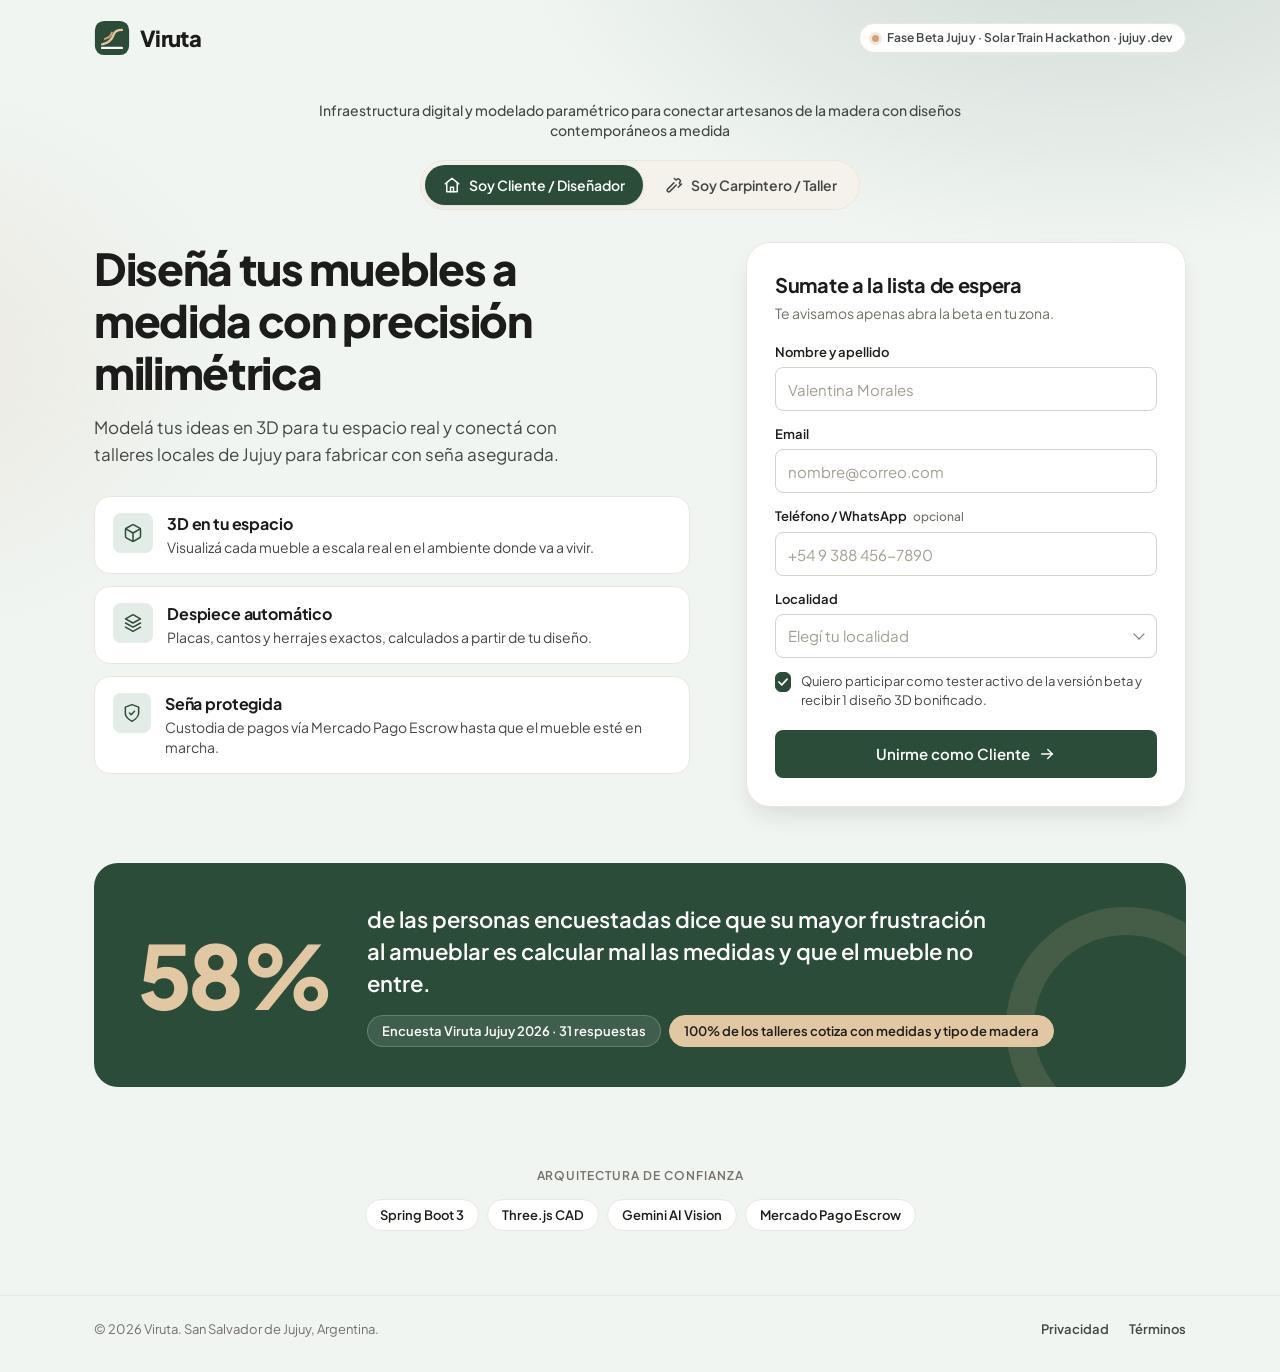
==== index.html @ a14b4b8d "Landing de lista de espera de Viruta" ====
<!doctype html>
<html lang="es-AR">
<head>
  <meta charset="utf-8" />
  <meta name="viewport" content="width=device-width, initial-scale=1" />
  <title>Viruta · Lista de espera</title>
  <meta name="description" content="Viruta: infraestructura digital y modelado paramétrico para conectar artesanos de la madera con diseños contemporáneos a medida. Sumate a la lista de espera de la beta en Jujuy." />
  <meta name="theme-color" content="#2B4C38" />
  <meta property="og:title" content="Viruta · Lista de espera beta Jujuy" />
  <meta property="og:description" content="Diseñá tus muebles a medida en 3D y conectá con talleres locales de Jujuy. O sumá tu taller y recibí proyectos con planos listos." />
  <meta property="og:type" content="website" />
  <link rel="icon" href="assets/favicon.svg" type="image/svg+xml" />
  <link rel="preconnect" href="https://fonts.googleapis.com" />
  <link rel="preconnect" href="https://fonts.gstatic.com" crossorigin />
  <link href="https://fonts.googleapis.com/css2?family=Plus+Jakarta+Sans:wght@400;500;600;700;800&display=swap" rel="stylesheet" />
  <link rel="stylesheet" href="styles.css" />
</head>
<body data-role="client">
  <div class="ambient" aria-hidden="true"></div>

  <!-- Header -->
  <header class="site-header">
    <div class="container header-inner">
      <a class="brand" href="#" aria-label="Viruta, inicio">
        <svg class="brand-mark" viewBox="0 0 40 40" aria-hidden="true">
          <rect x="1" y="1" width="38" height="38" rx="10" class="mark-bg" />
          <path d="M9 27c6-1 11-5 13-11 1-3 4-5 9-5" class="mark-curl" />
          <path d="M9 31h22" class="mark-plank" />
          <path d="M12 21c4-1 7-3 8-7" class="mark-curl mark-curl-2" />
        </svg>
        <span class="brand-name">Viruta</span>
      </a>
      <span class="phase-badge">
        <span class="dot" aria-hidden="true"></span>
        Fase Beta Jujuy · Solar Train Hackathon · jujuy.dev
      </span>
    </div>
  </header>

  <main>
    <!-- Hero -->
    <section class="hero container">
      <p class="eyebrow">Infraestructura digital y modelado paramétrico para conectar artesanos de la madera con diseños contemporáneos a medida</p>

      <div class="role-toggle" role="tablist" aria-label="Elegí tu perfil">
        <button type="button" role="tab" id="tab-client" class="role-btn" data-role-btn="client" aria-selected="true" aria-controls="panel">
          <svg viewBox="0 0 24 24" aria-hidden="true"><path d="M3 10.5 12 3l9 7.5"/><path d="M5 9.5V21h14V9.5"/><path d="M10 21v-6h4v6"/></svg>
          Soy Cliente / Diseñador
        </button>
        <button type="button" role="tab" id="tab-workshop" class="role-btn" data-role-btn="workshop" aria-selected="false" aria-controls="panel">
          <svg viewBox="0 0 24 24" aria-hidden="true"><path d="m15 12-8.5 8.5a2.12 2.12 0 0 1-3-3L12 9"/><path d="M17.64 15 22 10.64"/><path d="m20.91 11.7-1.25-1.25a1.5 1.5 0 0 1 0-2.12l.52-.52a1.5 1.5 0 0 0 0-2.12l-1.6-1.6a1.5 1.5 0 0 0-2.12 0l-.52.52a1.5 1.5 0 0 1-2.12 0L12.5 3.36"/></svg>
          Soy Carpintero / Taller
        </button>
      </div>

      <div class="hero-grid" id="panel" role="tabpanel" aria-labelledby="tab-client">
        <!-- Propuesta de valor -->
        <div class="value">
          <div data-show="client">
            <h1>Diseñá tus muebles a medida con precisión milimétrica</h1>
            <p class="lead">Modelá tus ideas en 3D para tu espacio real y conectá con talleres locales de Jujuy para fabricar con seña asegurada.</p>
            <ul class="benefits">
              <li class="benefit">
                <span class="benefit-icon"><svg viewBox="0 0 24 24" aria-hidden="true"><path d="M21 16V8a2 2 0 0 0-1-1.73l-7-4a2 2 0 0 0-2 0l-7 4A2 2 0 0 0 3 8v8a2 2 0 0 0 1 1.73l7 4a2 2 0 0 0 2 0l7-4A2 2 0 0 0 21 16z"/><path d="M3.3 7 12 12l8.7-5"/><path d="M12 22V12"/></svg></span>
                <div><h3>3D en tu espacio</h3><p>Visualizá cada mueble a escala real en el ambiente donde va a vivir.</p></div>
              </li>
              <li class="benefit">
                <span class="benefit-icon"><svg viewBox="0 0 24 24" aria-hidden="true"><path d="m12 2 9 5-9 5-9-5 9-5z"/><path d="m3 12 9 5 9-5"/><path d="m3 17 9 5 9-5"/></svg></span>
                <div><h3>Despiece automático</h3><p>Placas, cantos y herrajes exactos, calculados a partir de tu diseño.</p></div>
              </li>
              <li class="benefit">
                <span class="benefit-icon"><svg viewBox="0 0 24 24" aria-hidden="true"><path d="M12 22s8-4 8-10V5l-8-3-8 3v7c0 6 8 10 8 10z"/><path d="m9 12 2 2 4-4"/></svg></span>
                <div><h3>Seña protegida</h3><p>Custodia de pagos vía Mercado Pago Escrow hasta que el mueble esté en marcha.</p></div>
              </li>
            </ul>
          </div>

          <div data-show="workshop" hidden>
            <p class="kicker">Tengo una carpintería o taller</p>
            <h1>Multiplicá tus presupuestos aprobados</h1>
            <p class="lead">Planos digitales listos para el banco de trabajo y cero visitas a ciegas.</p>
            <ul class="benefits">
              <li class="benefit">
                <span class="benefit-icon"><svg viewBox="0 0 24 24" aria-hidden="true"><path d="M21.3 15.3a2.4 2.4 0 0 1 0 3.4l-2.6 2.6a2.4 2.4 0 0 1-3.4 0L2.7 8.7a2.41 2.41 0 0 1 0-3.4l2.6-2.6a2.41 2.41 0 0 1 3.4 0Z"/><path d="m14.5 12.5 2-2"/><path d="m11.5 9.5 2-2"/><path d="m8.5 6.5 2-2"/><path d="m17.5 15.5 2-2"/></svg></span>
                <div><h3>Planos técnicos listos</h3><p>Medidas de corte milimétricas y herrajes especificados para cada pieza.</p></div>
              </li>
              <li class="benefit">
                <span class="benefit-icon"><svg viewBox="0 0 24 24" aria-hidden="true"><circle cx="12" cy="12" r="10"/><path d="M12 6v6l4 2"/></svg></span>
                <div><h3>Cero visitas a ciegas</h3><p>Ahorrá más de 6 horas semanales cotizando sobre datos ya validados.</p></div>
              </li>
              <li class="benefit">
                <span class="benefit-icon"><svg viewBox="0 0 24 24" aria-hidden="true"><rect x="2" y="5" width="20" height="14" rx="2"/><path d="M2 10h20"/><path d="m15 15 1.5 1.5L19 14"/></svg></span>
                <div><h3>Cobro de seña verificado</h3><p>Comenzá a cortar con la seña resguardada vía Mercado Pago.</p></div>
              </li>
            </ul>
            <p class="founder-note">
              <svg viewBox="0 0 24 24" aria-hidden="true"><path d="M12 15a7 7 0 1 0 0-14 7 7 0 0 0 0 14z"/><path d="M8.21 13.89 7 23l5-3 5 3-1.21-9.12"/></svg>
              <span><strong>Beneficio exclusivo:</strong> bonificación de 3 meses en comisiones para talleres fundadores.</span>
            </p>
          </div>
        </div>

        <!-- Formularios -->
        <div class="form-card">
          <!-- Formulario A: Cliente -->
          <form id="form-client" data-show="client" novalidate>
            <h2>Sumate a la lista de espera</h2>
            <p class="form-sub">Te avisamos apenas abra la beta en tu zona.</p>

            <div class="field">
              <label for="nombre_apellido">Nombre y apellido</label>
              <input id="nombre_apellido" name="nombre_apellido" type="text" placeholder="Valentina Morales" autocomplete="name" required />
              <p class="error-msg" aria-live="polite"></p>
            </div>
            <div class="field">
              <label for="email">Email</label>
              <input id="email" name="email" type="email" placeholder="nombre@correo.com" autocomplete="email" required />
              <p class="error-msg" aria-live="polite"></p>
            </div>
            <div class="field">
              <label for="telefono_whatsapp_c">Teléfono / WhatsApp <span class="optional">opcional</span></label>
              <input id="telefono_whatsapp_c" name="telefono_whatsapp" type="tel" placeholder="+54 9 388 456-7890" autocomplete="tel" />
              <p class="error-msg" aria-live="polite"></p>
            </div>
            <div class="field">
              <label for="localidad_jujuy">Localidad</label>
              <div class="select-wrap">
                <select id="localidad_jujuy" name="localidad_jujuy" required>
                  <option value="" disabled selected>Elegí tu localidad</option>
                  <option>San Salvador de Jujuy (Centro / Los Perales / Alto La Viña / Cuyaya)</option>
                  <option>Palpalá</option>
                  <option>Perico / El Carmen (Valles)</option>
                  <option>San Pedro de Jujuy</option>
                  <option>Libertador General San Martín (Ledesma)</option>
                  <option>Tilcara / Humahuaca / Purmamarca (Quebrada)</option>
                  <option>La Quiaca / Abra Pampa (Puna)</option>
                  <option>Otra localidad de Jujuy</option>
                </select>
              </div>
              <p class="error-msg" aria-live="polite"></p>
            </div>
            <label class="check">
              <input type="checkbox" name="es_tester_beta" checked />
              <span class="check-box" aria-hidden="true"><svg viewBox="0 0 24 24"><path d="m5 12 5 5 9-10"/></svg></span>
              <span>Quiero participar como tester activo de la versión beta y recibir 1 diseño 3D bonificado.</span>
            </label>
            <button type="submit" class="btn-primary">
              <span class="btn-label">Unirme como Cliente</span>
              <svg viewBox="0 0 24 24" aria-hidden="true"><path d="M5 12h14"/><path d="m13 6 6 6-6 6"/></svg>
            </button>
            <p class="form-status" role="status" aria-live="polite"></p>
          </form>

          <!-- Formulario B: Taller -->
          <form id="form-workshop" data-show="workshop" hidden novalidate>
            <h2>Pre-inscribí tu taller</h2>
            <p class="form-sub">Cupos fundadores limitados por zona.</p>

            <div class="field">
              <label for="nombre_taller">Nombre del taller</label>
              <input id="nombre_taller" name="nombre_taller" type="text" placeholder="Taller La Quebrada Muebles" autocomplete="organization" required />
              <p class="error-msg" aria-live="polite"></p>
            </div>
            <div class="field">
              <label for="email_contacto">Email de contacto</label>
              <input id="email_contacto" name="email_contacto" type="email" placeholder="taller@mueblesjujuy.com" autocomplete="email" required />
              <p class="error-msg" aria-live="polite"></p>
            </div>
            <div class="field">
              <label for="telefono_whatsapp_w">Teléfono / WhatsApp</label>
              <input id="telefono_whatsapp_w" name="telefono_whatsapp" type="tel" placeholder="+54 9 388 456-7890" autocomplete="tel" required />
              <p class="error-msg" aria-live="polite"></p>
            </div>
            <div class="field">
              <label for="zona_cobertura">Zona de cobertura</label>
              <div class="select-wrap">
                <select id="zona_cobertura" name="zona_cobertura" required>
                  <option value="" disabled selected>Elegí tu zona</option>
                  <option>San Salvador de Jujuy y alrededores (Gran Jujuy)</option>
                  <option>Palpalá y Perico</option>
                  <option>Zona Valles (El Carmen, San Antonio, Monterrico)</option>
                  <option>Zona Ramal (San Pedro, Ledesma)</option>
                  <option>Zona Quebrada y Puna</option>
                  <option>Toda la Provincia de Jujuy</option>
                </select>
              </div>
              <p class="error-msg" aria-live="polite"></p>
            </div>
            <fieldset class="field">
              <legend>Tipo de taller <span class="optional">opcional</span></legend>
              <div class="segmented">
                <label><input type="radio" name="tipo_taller" value="ARTESANAL_TRADICIONAL" /><span>Artesanal tradicional</span></label>
                <label><input type="radio" name="tipo_taller" value="MELAMINA_PLACAS" /><span>Melamina / placas</span></label>
                <label><input type="radio" name="tipo_taller" value="DIGITAL_CNC_MIXTO" /><span>Digital / CNC / Mixto</span></label>
              </div>
            </fieldset>
            <label class="check">
              <input type="checkbox" name="acepta_terminos_fundador" checked />
              <span class="check-box" aria-hidden="true"><svg viewBox="0 0 24 24"><path d="m5 12 5 5 9-10"/></svg></span>
              <span>Acepto recibir proyectos verificados y acceder al beneficio de 0% comisión los primeros 3 meses.</span>
            </label>
            <button type="submit" class="btn-primary">
              <span class="btn-label">Pre-Inscribir mi Taller</span>
              <svg viewBox="0 0 24 24" aria-hidden="true"><path d="M5 12h14"/><path d="m13 6 6 6-6 6"/></svg>
            </button>
            <p class="form-status" role="status" aria-live="polite"></p>
          </form>

          <!-- Estado de exito -->
          <div class="success" id="success" hidden tabindex="-1">
            <span class="success-icon"><svg viewBox="0 0 24 24" aria-hidden="true"><path d="m5 12 5 5 9-10"/></svg></span>
            <h2 id="success-title">Ya estás en la lista</h2>
            <p id="success-text">Te vamos a escribir apenas abra la beta en tu zona.</p>
            <button type="button" class="btn-outline" id="success-reset">Cargar otra inscripción</button>
          </div>
        </div>
      </div>
    </section>

    <!-- Validacion -->
    <section class="container section">
      <div class="validation">
        <div class="validation-stat" id="val-percent">58%</div>
        <div class="validation-body">
          <p class="validation-text" id="val-text"></p>
          <div class="validation-meta">
            <span class="pill pill-soft" id="val-source"></span>
            <span class="pill pill-accent" id="val-highlight"></span>
          </div>
        </div>
      </div>
    </section>

    <!-- Stack -->
    <section class="container section stack">
      <h2 class="section-label">Arquitectura de confianza</h2>
      <ul class="stack-pills">
        <li class="pill">Spring Boot 3</li>
        <li class="pill">Three.js CAD</li>
        <li class="pill">Gemini AI Vision</li>
        <li class="pill">Mercado Pago Escrow</li>
      </ul>
    </section>
  </main>

  <footer class="site-footer">
    <div class="container footer-inner">
      <p>&copy; 2026 Viruta. San Salvador de Jujuy, Argentina.</p>
      <nav aria-label="Legal">
        <a href="privacidad.html">Privacidad</a>
        <a href="terminos.html">Términos</a>
      </nav>
    </div>
  </footer>

  <script src="config.js"></script>
  <script src="app.js"></script>
</body>
</html>
---- styles.css ----
/* Viruta - Warm Craft Minimal */
:root {
  --canvas: #FAF8F5;
  --surface: #FFFFFF;
  --surface-subtle: #F5F2EB;
  --surface-tint: #EFECE4;
  --border-light: #EAE6DE;
  --border-medium: #D8D2C6;
  --ink: #1C1C1A;
  --ink-muted: #424843;
  --ink-soft: #737067;
  --wood-natural: #D4A373;
  --wood-light: #E2C8A2;
  --wood-walnut: #6E4E37;
  --error: #A6382C;
  --success: #2D5A3F;

  /* Tema por rol (cliente por defecto) */
  --accent: #2B4C38;
  --accent-hover: #1E3627;
  --accent-active: #1A3124;
  --accent-soft: #E3ECE6;
  --accent-ink: #143523;
  --ambient-bg: #F0F5F2;
  --ambient-glow: rgba(43, 76, 56, 0.16);
  --ambient-glow-2: rgba(212, 163, 115, 0.14);

  --radius-sm: 0.25rem;
  --radius: 0.5rem;
  --radius-md: 0.75rem;
  --radius-lg: 1rem;
  --radius-xl: 1.5rem;
  --shadow-float: 0 2px 8px -2px rgba(43, 76, 56, 0.08), 0 1px 3px 0 rgba(28, 28, 26, 0.04);
  --shadow-modal: 0 12px 24px -6px rgba(28, 28, 26, 0.12);
  --font: "Plus Jakarta Sans", system-ui, -apple-system, "Segoe UI", Roboto, sans-serif;
  --ease: cubic-bezier(.2, .7, .2, 1);
}

body[data-role="workshop"] {
  --accent: #6E4E37;
  --accent-hover: #472803;
  --accent-active: #3A2002;
  --accent-soft: #F3E8D9;
  --accent-ink: #472803;
  --ambient-bg: #FBF6EE;
  --ambient-glow: rgba(110, 78, 55, 0.18);
  --ambient-glow-2: rgba(212, 163, 115, 0.24);
}

*, *::before, *::after { box-sizing: border-box; }
html { -webkit-text-size-adjust: 100%; }
body {
  margin: 0;
  font-family: var(--font);
  font-size: 16px;
  line-height: 1.5;
  color: var(--ink);
  background: var(--ambient-bg);
  transition: background-color .5s var(--ease);
  -webkit-font-smoothing: antialiased;
  overflow-x: hidden;
}
[hidden] { display: none !important; }
svg { flex-shrink: 0; }
h1, h2, h3, p { margin: 0; }
a { color: inherit; }

.ambient {
  position: fixed; inset: 0; z-index: -1; pointer-events: none;
  background:
    radial-gradient(60rem 36rem at 85% -10%, var(--ambient-glow), transparent 60%),
    radial-gradient(40rem 30rem at -10% 40%, var(--ambient-glow-2), transparent 60%);
  transition: background .6s var(--ease);
}

.container { width: 100%; max-width: 1140px; margin: 0 auto; padding: 0 16px; }
@media (min-width: 768px) { .container { padding: 0 24px; } }

/* Header */
.site-header { padding: 20px 0; }
.header-inner { display: flex; align-items: center; justify-content: space-between; gap: 12px; flex-wrap: wrap; }
.brand { display: inline-flex; align-items: center; gap: 10px; text-decoration: none; }
.brand-mark { width: 36px; height: 36px; }
.mark-bg { fill: var(--accent); transition: fill .4s var(--ease); }
.mark-curl, .mark-plank { fill: none; stroke: var(--wood-light); stroke-width: 2.6; stroke-linecap: round; }
.mark-curl-2 { stroke: var(--wood-natural); stroke-width: 2.2; }
.mark-plank { stroke: #fff; }
.brand-name { font-weight: 800; font-size: 22px; letter-spacing: -0.03em; }
.phase-badge {
  display: inline-flex; align-items: center; gap: 8px;
  font-size: 12px; font-weight: 600; letter-spacing: 0.01em; line-height: 16px;
  padding: 6px 12px; border-radius: 9999px;
  background: var(--surface); border: 1px solid var(--border-light); color: var(--ink-muted);
}
.dot { width: 7px; height: 7px; border-radius: 50%; background: var(--wood-natural); box-shadow: 0 0 0 3px rgba(212,163,115,.25); }

/* Hero */
.hero { padding-top: 24px; padding-bottom: 16px; }
.eyebrow {
  max-width: 720px; margin: 0 auto 20px; text-align: center;
  font-size: 14px; line-height: 20px; color: var(--ink-muted); font-weight: 500;
}
.role-toggle {
  display: flex; gap: 4px; padding: 4px; margin: 0 auto 32px;
  width: fit-content; max-width: 100%;
  background: var(--surface-subtle); border: 1px solid var(--border-light); border-radius: 9999px;
}
.role-btn {
  display: inline-flex; align-items: center; justify-content: center; gap: 8px;
  border: 0; background: transparent; cursor: pointer;
  font: 600 14px/20px var(--font); color: var(--ink-muted);
  padding: 10px 18px; border-radius: 9999px;
  transition: background-color .25s var(--ease), color .25s var(--ease), box-shadow .25s var(--ease);
}
.role-btn svg { width: 18px; height: 18px; fill: none; stroke: currentColor; stroke-width: 2; stroke-linecap: round; stroke-linejoin: round; }
.role-btn:hover { color: var(--ink); }
.role-btn[aria-selected="true"] { background: var(--accent); color: #fff; box-shadow: var(--shadow-float); }
.role-btn:focus-visible { outline: 2px solid var(--accent); outline-offset: 2px; }
@media (max-width: 480px) {
  .role-toggle { width: 100%; }
  .role-btn { flex: 1; padding: 10px 8px; font-size: 13px; gap: 6px; }
  .role-btn svg { display: none; }
}

.hero-grid { display: grid; gap: 32px; align-items: start; }
@media (min-width: 960px) { .hero-grid { grid-template-columns: 1fr 440px; gap: 56px; } }

.value h1 {
  font-size: 28px; line-height: 36px; font-weight: 800; letter-spacing: -0.02em;
  max-width: 560px;
}
@media (min-width: 768px) { .value h1 { font-size: 44px; line-height: 52px; letter-spacing: -0.03em; } }
.kicker {
  display: inline-block; margin-bottom: 12px;
  font-size: 12px; font-weight: 600; letter-spacing: 0.04em; text-transform: uppercase;
  color: var(--accent-ink);
}
.lead { margin-top: 16px; font-size: 17px; line-height: 27px; color: var(--ink-muted); max-width: 520px; }

.benefits { list-style: none; margin: 28px 0 0; padding: 0; display: grid; gap: 12px; }
.benefit {
  display: flex; gap: 14px; align-items: flex-start;
  background: var(--surface); border: 1px solid var(--border-light); border-radius: var(--radius-lg);
  padding: 16px 18px;
  transition: border-color .25s var(--ease), transform .25s var(--ease);
}
.benefit:hover { border-color: var(--border-medium); transform: translateY(-1px); }
.benefit-icon {
  display: grid; place-items: center; width: 40px; height: 40px; border-radius: var(--radius);
  background: var(--accent-soft); color: var(--accent);
  transition: background-color .4s var(--ease), color .4s var(--ease);
}
.benefit-icon svg { width: 20px; height: 20px; fill: none; stroke: currentColor; stroke-width: 1.8; stroke-linecap: round; stroke-linejoin: round; }
.benefit h3 { font-size: 16px; line-height: 22px; font-weight: 700; letter-spacing: -0.01em; }
.benefit p { margin-top: 2px; font-size: 14px; line-height: 20px; color: var(--ink-muted); }

.founder-note {
  margin-top: 16px; display: flex; gap: 10px; align-items: flex-start;
  padding: 12px 16px; border-radius: var(--radius-md);
  background: var(--accent-soft); color: var(--accent-ink);
  font-size: 14px; line-height: 20px; border: 1px dashed rgba(110,78,55,.35);
}
.founder-note svg { width: 18px; height: 18px; margin-top: 1px; fill: none; stroke: currentColor; stroke-width: 1.8; stroke-linecap: round; stroke-linejoin: round; }

/* Form card */
.form-card {
  background: var(--surface); border: 1px solid var(--border-light); border-radius: var(--radius-xl);
  padding: 24px; box-shadow: var(--shadow-modal);
}
@media (min-width: 768px) { .form-card { padding: 28px; } }
.form-card h2 { font-size: 20px; line-height: 28px; font-weight: 700; letter-spacing: -0.015em; }
.form-sub { margin-top: 4px; margin-bottom: 20px; font-size: 14px; line-height: 20px; color: var(--ink-soft); }

.field { margin: 0 0 14px; padding: 0; border: 0; min-width: 0; }
.field label, .field legend {
  display: flex; align-items: baseline; gap: 6px; padding: 0; margin-bottom: 6px;
  font-size: 13px; font-weight: 600; line-height: 18px; color: var(--ink);
}
.optional { font-weight: 500; font-size: 12px; color: var(--ink-soft); }
input[type="text"], input[type="email"], input[type="tel"], select {
  width: 100%; height: 44px; padding: 8px 12px;
  font: 400 15px/20px var(--font); color: var(--ink);
  background: var(--surface); border: 1px solid var(--border-medium); border-radius: var(--radius);
  transition: border-color .2s, box-shadow .2s;
  -webkit-appearance: none; appearance: none;
}
input::placeholder { color: #A39E93; }
input:focus, select:focus { outline: none; border-color: var(--accent); box-shadow: 0 0 0 1px var(--accent); }
.select-wrap { position: relative; }
.select-wrap::after {
  content: ""; position: absolute; right: 14px; top: 50%; width: 8px; height: 8px; margin-top: -6px;
  border-right: 1.8px solid var(--ink-soft); border-bottom: 1.8px solid var(--ink-soft);
  transform: rotate(45deg); pointer-events: none;
}
select { padding-right: 36px; text-overflow: ellipsis; cursor: pointer; }
select:invalid { color: #A39E93; }
select option { color: var(--ink); }
.field.has-error input, .field.has-error select { border-color: var(--error); box-shadow: 0 0 0 1px var(--error); }
.error-msg { min-height: 0; font-size: 12px; line-height: 16px; color: var(--error); margin-top: 4px; }
.error-msg:empty { display: none; }

.segmented { display: grid; grid-template-columns: repeat(3, 1fr); gap: 4px; padding: 4px; background: var(--surface-subtle); border-radius: var(--radius); border: 1px solid var(--border-light); }
.segmented label { margin: 0; display: block; cursor: pointer; }
.segmented input { position: absolute; opacity: 0; pointer-events: none; }
.segmented span {
  display: flex; align-items: center; justify-content: center; text-align: center; height: 100%;
  min-height: 40px; padding: 6px 6px; border-radius: 6px;
  font-size: 12px; font-weight: 600; line-height: 15px; color: var(--ink-muted);
  transition: background-color .2s, color .2s, box-shadow .2s;
}
.segmented input:checked + span { background: var(--surface); color: var(--accent-ink); box-shadow: inset 0 0 0 1px var(--accent), var(--shadow-float); }
.segmented input:focus-visible + span { outline: 2px solid var(--accent); outline-offset: 1px; }

.check { display: flex; gap: 10px; align-items: flex-start; margin: 6px 0 20px; cursor: pointer; font-size: 13px; line-height: 19px; color: var(--ink-muted); }
.check input { position: absolute; opacity: 0; pointer-events: none; }
.check-box {
  display: grid; place-items: center; width: 20px; height: 20px; margin-top: 0; border-radius: 6px;
  border: 1px solid var(--border-medium); background: var(--surface); transition: background-color .2s, border-color .2s;
}
.check-box svg { width: 14px; height: 14px; fill: none; stroke: #fff; stroke-width: 3; stroke-linecap: round; stroke-linejoin: round; opacity: 0; }
.check input:checked + .check-box { background: var(--accent); border-color: var(--accent); }
.check input:checked + .check-box svg { opacity: 1; }
.check input:focus-visible + .check-box { outline: 2px solid var(--accent); outline-offset: 2px; }

.btn-primary {
  width: 100%; display: inline-flex; align-items: center; justify-content: center; gap: 8px;
  height: 48px; padding: 10px 20px; border: 0; border-radius: var(--radius); cursor: pointer;
  background: var(--accent); color: #fff; font: 600 15px/20px var(--font);
  transition: background-color .2s var(--ease), transform .1s;
}
.btn-primary svg { width: 18px; height: 18px; fill: none; stroke: currentColor; stroke-width: 2; stroke-linecap: round; stroke-linejoin: round; transition: transform .2s var(--ease); }
.btn-primary:hover { background: var(--accent-hover); }
.btn-primary:hover svg { transform: translateX(3px); }
.btn-primary:active { background: var(--accent-active); transform: translateY(1px); }
.btn-primary:focus-visible { outline: 2px solid var(--accent); outline-offset: 3px; }
.btn-primary[disabled] { opacity: .7; cursor: progress; }
.btn-outline {
  margin-top: 20px; height: 44px; padding: 10px 20px; border-radius: var(--radius); cursor: pointer;
  background: transparent; border: 1px solid var(--border-medium); color: var(--ink); font: 600 14px/20px var(--font);
}
.btn-outline:hover { background: var(--surface-subtle); }
.form-status { margin-top: 12px; font-size: 13px; line-height: 18px; text-align: center; color: var(--error); }
.form-status:empty { display: none; }

.success { text-align: center; padding: 24px 8px; outline: none; }
.success-icon { display: inline-grid; place-items: center; width: 56px; height: 56px; border-radius: 50%; background: var(--accent-soft); color: var(--accent); margin-bottom: 16px; }
.success-icon svg { width: 28px; height: 28px; fill: none; stroke: currentColor; stroke-width: 2.4; stroke-linecap: round; stroke-linejoin: round; }
.success p { margin-top: 8px; color: var(--ink-muted); font-size: 15px; }

/* Secciones */
.section { padding-top: 32px; padding-bottom: 32px; }
@media (min-width: 768px) { .section { padding-top: 40px; padding-bottom: 40px; } }

.metrics { display: grid; gap: 12px; }
@media (min-width: 720px) { .metrics { grid-template-columns: repeat(3, 1fr); gap: 16px; } }
.metric { background: var(--surface); border: 1px solid var(--border-light); border-radius: var(--radius-lg); padding: 20px 22px; }
.metric-value { font-size: 36px; line-height: 44px; font-weight: 800; letter-spacing: -0.03em; color: var(--accent-ink); transition: color .4s var(--ease); }
.metric-label { margin-top: 2px; font-size: 15px; font-weight: 700; }
.metric-detail { margin-top: 2px; font-size: 13px; line-height: 18px; color: var(--ink-soft); }

.validation {
  display: grid; gap: 20px; align-items: center;
  background: var(--accent); color: #fff; border-radius: var(--radius-xl); padding: 28px 24px;
  position: relative; overflow: hidden; transition: background-color .4s var(--ease);
}
.validation::after {
  content: ""; position: absolute; right: -60px; bottom: -60px; width: 240px; height: 240px; border-radius: 50%;
  border: 28px solid rgba(226, 200, 162, .14); pointer-events: none;
}
@media (min-width: 768px) { .validation { grid-template-columns: auto 1fr; gap: 36px; padding: 40px 44px; } }
.validation-stat { font-size: 64px; line-height: 1; font-weight: 800; letter-spacing: -0.04em; color: var(--wood-light); }
@media (min-width: 768px) { .validation-stat { font-size: 88px; } }
.validation-text { font-size: 18px; line-height: 28px; font-weight: 600; max-width: 640px; }
@media (min-width: 768px) { .validation-text { font-size: 22px; line-height: 32px; } }
.validation-meta { display: flex; flex-wrap: wrap; gap: 8px; margin-top: 16px; position: relative; z-index: 1; }

.pill {
  display: inline-flex; align-items: center; padding: 6px 14px; border-radius: 9999px;
  font-size: 13px; font-weight: 600; line-height: 18px;
  background: var(--surface); border: 1px solid var(--border-light); color: var(--ink);
}
.validation .pill-soft { background: rgba(255,255,255,.1); border-color: rgba(255,255,255,.2); color: #fff; }
.validation .pill-accent { background: var(--wood-light); border-color: var(--wood-light); color: var(--ink); }

.stack { text-align: center; }
.section-label { font-size: 12px; font-weight: 600; letter-spacing: 0.08em; text-transform: uppercase; color: var(--ink-soft); margin-bottom: 14px; }
.stack-pills { list-style: none; margin: 0; padding: 0; display: flex; flex-wrap: wrap; justify-content: center; gap: 8px; }

/* Footer */
.site-footer { border-top: 1px solid var(--border-light); margin-top: 24px; padding: 24px 0 32px; font-size: 13px; color: var(--ink-soft); }
.footer-inner { display: flex; flex-wrap: wrap; gap: 12px; justify-content: space-between; align-items: center; }
.site-footer nav { display: flex; gap: 20px; }
.site-footer a { text-decoration: none; font-weight: 600; color: var(--ink-muted); }
.site-footer a:hover { color: var(--accent); }

/* Transicion al cambiar de rol */
.fade-in { animation: fadeIn .35s var(--ease) both; }
@keyframes fadeIn { from { opacity: 0; transform: translateY(6px); } to { opacity: 1; transform: none; } }

@media (prefers-reduced-motion: reduce) {
  *, *::before, *::after { animation: none !important; transition: none !important; }
}

/* Paginas legales */
.legal { max-width: 720px; padding-top: 24px; padding-bottom: 48px; }
.legal h1 { font-size: 32px; line-height: 40px; font-weight: 800; letter-spacing: -0.02em; margin-bottom: 16px; }
.legal h2 { font-size: 18px; margin: 28px 0 8px; }
.legal p, .legal li { color: var(--ink-muted); font-size: 15px; line-height: 24px; }
.legal p + p { margin-top: 12px; }
.legal .back { display: inline-block; margin-bottom: 24px; font-weight: 600; font-size: 14px; color: var(--accent); text-decoration: none; }
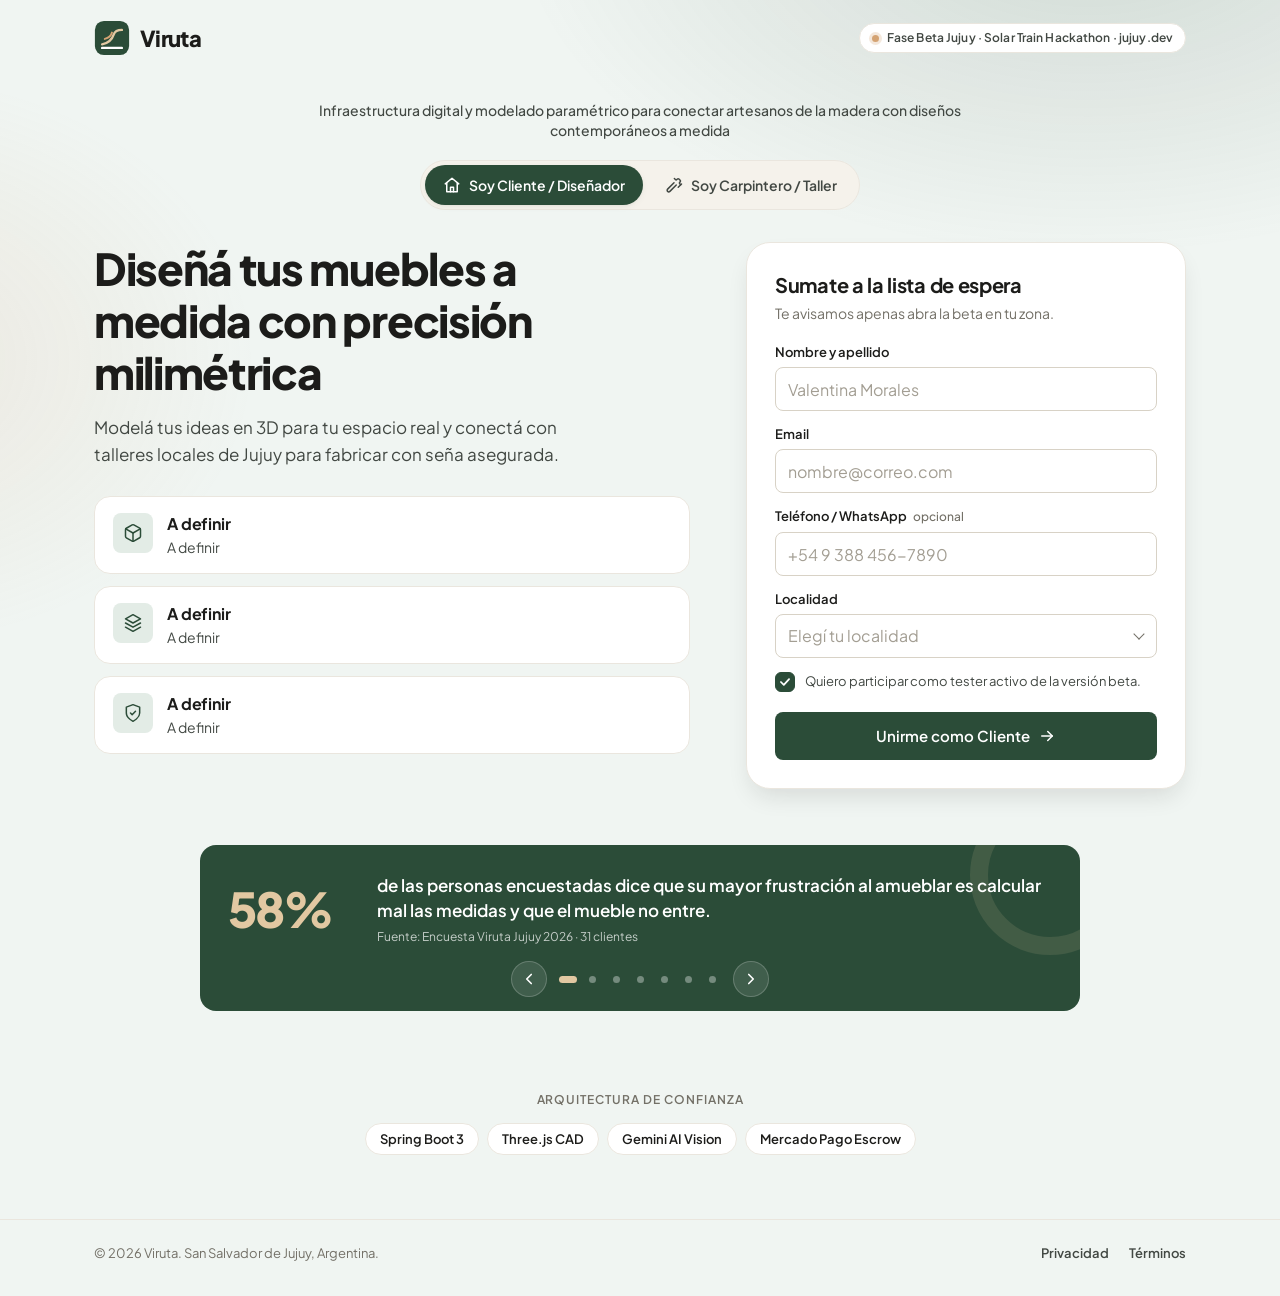
==== commit 534a490f: "Carrusel de encuesta, beneficios parametrizables y mejoras mobile" ====
--- a/index.html
+++ b/index.html
@@ -14,6 +14,14 @@
   <link rel="preconnect" href="https://fonts.gstatic.com" crossorigin />
   <link href="https://fonts.googleapis.com/css2?family=Plus+Jakarta+Sans:wght@400;500;600;700;800&display=swap" rel="stylesheet" />
   <link rel="stylesheet" href="styles.css" />
+  <script>
+    window.va = window.va || function () { (window.vaq = window.vaq || []).push(arguments); };
+  </script>
+  <script defer src="/_vercel/insights/script.js"></script>
+  <script>
+    window.si = window.si || function () { (window.siq = window.siq || []).push(arguments); };
+  </script>
+  <script defer src="/_vercel/speed-insights/script.js"></script>
 </head>
 <body data-role="client">
   <div class="ambient" aria-hidden="true"></div>
@@ -55,47 +63,54 @@
 
       <div class="hero-grid" id="panel" role="tabpanel" aria-labelledby="tab-client">
         <!-- Propuesta de valor -->
-        <div class="value">
+        <div class="hero-head">
           <div data-show="client">
             <h1>Diseñá tus muebles a medida con precisión milimétrica</h1>
             <p class="lead">Modelá tus ideas en 3D para tu espacio real y conectá con talleres locales de Jujuy para fabricar con seña asegurada.</p>
-            <ul class="benefits">
-              <li class="benefit">
-                <span class="benefit-icon"><svg viewBox="0 0 24 24" aria-hidden="true"><path d="M21 16V8a2 2 0 0 0-1-1.73l-7-4a2 2 0 0 0-2 0l-7 4A2 2 0 0 0 3 8v8a2 2 0 0 0 1 1.73l7 4a2 2 0 0 0 2 0l7-4A2 2 0 0 0 21 16z"/><path d="M3.3 7 12 12l8.7-5"/><path d="M12 22V12"/></svg></span>
-                <div><h3>3D en tu espacio</h3><p>Visualizá cada mueble a escala real en el ambiente donde va a vivir.</p></div>
-              </li>
-              <li class="benefit">
-                <span class="benefit-icon"><svg viewBox="0 0 24 24" aria-hidden="true"><path d="m12 2 9 5-9 5-9-5 9-5z"/><path d="m3 12 9 5 9-5"/><path d="m3 17 9 5 9-5"/></svg></span>
-                <div><h3>Despiece automático</h3><p>Placas, cantos y herrajes exactos, calculados a partir de tu diseño.</p></div>
-              </li>
-              <li class="benefit">
-                <span class="benefit-icon"><svg viewBox="0 0 24 24" aria-hidden="true"><path d="M12 22s8-4 8-10V5l-8-3-8 3v7c0 6 8 10 8 10z"/><path d="m9 12 2 2 4-4"/></svg></span>
-                <div><h3>Seña protegida</h3><p>Custodia de pagos vía Mercado Pago Escrow hasta que el mueble esté en marcha.</p></div>
-              </li>
-            </ul>
-          </div>
-
+          </div>
           <div data-show="workshop" hidden>
             <p class="kicker">Tengo una carpintería o taller</p>
             <h1>Multiplicá tus presupuestos aprobados</h1>
             <p class="lead">Planos digitales listos para el banco de trabajo y cero visitas a ciegas.</p>
-            <ul class="benefits">
+          </div>
+        </div>
+
+        <!-- Beneficios: el texto sale de beneficios.js -->
+        <div class="hero-benefits">
+          <div data-show="client">
+            <ul class="benefits" data-benefits="cliente">
+              <li class="benefit">
+                <span class="benefit-icon"><svg viewBox="0 0 24 24" aria-hidden="true"><path d="M21 16V8a2 2 0 0 0-1-1.73l-7-4a2 2 0 0 0-2 0l-7 4A2 2 0 0 0 3 8v8a2 2 0 0 0 1 1.73l7 4a2 2 0 0 0 2 0l7-4A2 2 0 0 0 21 16z"/><path d="M3.3 7 12 12l8.7-5"/><path d="M12 22V12"/></svg></span>
+                <div><h3>A definir</h3><p>A definir</p></div>
+              </li>
+              <li class="benefit">
+                <span class="benefit-icon"><svg viewBox="0 0 24 24" aria-hidden="true"><path d="m12 2 9 5-9 5-9-5 9-5z"/><path d="m3 12 9 5 9-5"/><path d="m3 17 9 5 9-5"/></svg></span>
+                <div><h3>A definir</h3><p>A definir</p></div>
+              </li>
+              <li class="benefit">
+                <span class="benefit-icon"><svg viewBox="0 0 24 24" aria-hidden="true"><path d="M12 22s8-4 8-10V5l-8-3-8 3v7c0 6 8 10 8 10z"/><path d="m9 12 2 2 4-4"/></svg></span>
+                <div><h3>A definir</h3><p>A definir</p></div>
+              </li>
+            </ul>
+          </div>
+          <div data-show="workshop" hidden>
+            <ul class="benefits" data-benefits="taller">
               <li class="benefit">
                 <span class="benefit-icon"><svg viewBox="0 0 24 24" aria-hidden="true"><path d="M21.3 15.3a2.4 2.4 0 0 1 0 3.4l-2.6 2.6a2.4 2.4 0 0 1-3.4 0L2.7 8.7a2.41 2.41 0 0 1 0-3.4l2.6-2.6a2.41 2.41 0 0 1 3.4 0Z"/><path d="m14.5 12.5 2-2"/><path d="m11.5 9.5 2-2"/><path d="m8.5 6.5 2-2"/><path d="m17.5 15.5 2-2"/></svg></span>
-                <div><h3>Planos técnicos listos</h3><p>Medidas de corte milimétricas y herrajes especificados para cada pieza.</p></div>
+                <div><h3>A definir</h3><p>A definir</p></div>
               </li>
               <li class="benefit">
                 <span class="benefit-icon"><svg viewBox="0 0 24 24" aria-hidden="true"><circle cx="12" cy="12" r="10"/><path d="M12 6v6l4 2"/></svg></span>
-                <div><h3>Cero visitas a ciegas</h3><p>Ahorrá más de 6 horas semanales cotizando sobre datos ya validados.</p></div>
+                <div><h3>A definir</h3><p>A definir</p></div>
               </li>
               <li class="benefit">
                 <span class="benefit-icon"><svg viewBox="0 0 24 24" aria-hidden="true"><rect x="2" y="5" width="20" height="14" rx="2"/><path d="M2 10h20"/><path d="m15 15 1.5 1.5L19 14"/></svg></span>
-                <div><h3>Cobro de seña verificado</h3><p>Comenzá a cortar con la seña resguardada vía Mercado Pago.</p></div>
+                <div><h3>A definir</h3><p>A definir</p></div>
               </li>
             </ul>
-            <p class="founder-note">
+            <p class="founder-note" id="founder-note">
               <svg viewBox="0 0 24 24" aria-hidden="true"><path d="M12 15a7 7 0 1 0 0-14 7 7 0 0 0 0 14z"/><path d="M8.21 13.89 7 23l5-3 5 3-1.21-9.12"/></svg>
-              <span><strong>Beneficio exclusivo:</strong> bonificación de 3 meses en comisiones para talleres fundadores.</span>
+              <span><strong>Beneficio exclusivo:</strong> <span id="founder-text">A definir</span></span>
             </p>
           </div>
         </div>
@@ -127,7 +142,7 @@
               <div class="select-wrap">
                 <select id="localidad_jujuy" name="localidad_jujuy" required>
                   <option value="" disabled selected>Elegí tu localidad</option>
-                  <option>San Salvador de Jujuy (Centro / Los Perales / Alto La Viña / Cuyaya)</option>
+                  <option>San Salvador de Jujuy</option>
                   <option>Palpalá</option>
                   <option>Perico / El Carmen (Valles)</option>
                   <option>San Pedro de Jujuy</option>
@@ -142,7 +157,7 @@
             <label class="check">
               <input type="checkbox" name="es_tester_beta" checked />
               <span class="check-box" aria-hidden="true"><svg viewBox="0 0 24 24"><path d="m5 12 5 5 9-10"/></svg></span>
-              <span>Quiero participar como tester activo de la versión beta y recibir 1 diseño 3D bonificado.</span>
+              <span id="tester-label">Quiero participar como tester activo de la versión beta.</span>
             </label>
             <button type="submit" class="btn-primary">
               <span class="btn-label">Unirme como Cliente</span>
@@ -197,7 +212,7 @@
             <label class="check">
               <input type="checkbox" name="acepta_terminos_fundador" checked />
               <span class="check-box" aria-hidden="true"><svg viewBox="0 0 24 24"><path d="m5 12 5 5 9-10"/></svg></span>
-              <span>Acepto recibir proyectos verificados y acceder al beneficio de 0% comisión los primeros 3 meses.</span>
+              <span id="founder-label">Acepto recibir proyectos verificados y sumarme como taller fundador.</span>
             </label>
             <button type="submit" class="btn-primary">
               <span class="btn-label">Pre-Inscribir mi Taller</span>
@@ -217,16 +232,18 @@
       </div>
     </section>
 
-    <!-- Validacion -->
-    <section class="container section">
-      <div class="validation">
-        <div class="validation-stat" id="val-percent">58%</div>
-        <div class="validation-body">
-          <p class="validation-text" id="val-text"></p>
-          <div class="validation-meta">
-            <span class="pill pill-soft" id="val-source"></span>
-            <span class="pill pill-accent" id="val-highlight"></span>
-          </div>
+    <!-- Datos de la encuesta (carrusel). Los datos salen de config.js -->
+    <section class="container section" aria-roledescription="carrusel" aria-label="Datos de nuestra encuesta">
+      <div class="survey" id="survey">
+        <div class="survey-track" id="survey-track" aria-live="polite"></div>
+        <div class="survey-controls">
+          <button type="button" class="survey-arrow" id="survey-prev" aria-label="Dato anterior">
+            <svg viewBox="0 0 24 24" aria-hidden="true"><path d="m15 6-6 6 6 6"/></svg>
+          </button>
+          <div class="survey-dots" id="survey-dots" role="tablist" aria-label="Elegí un dato"></div>
+          <button type="button" class="survey-arrow" id="survey-next" aria-label="Dato siguiente">
+            <svg viewBox="0 0 24 24" aria-hidden="true"><path d="m9 6 6 6-6 6"/></svg>
+          </button>
         </div>
       </div>
     </section>
@@ -254,6 +271,7 @@
   </footer>
 
   <script src="config.js"></script>
+  <script src="beneficios.js"></script>
   <script src="app.js"></script>
 </body>
 </html>
--- a/styles.css
+++ b/styles.css
@@ -122,14 +122,28 @@
   .role-btn svg { display: none; }
 }
 
-.hero-grid { display: grid; gap: 32px; align-items: start; }
-@media (min-width: 960px) { .hero-grid { grid-template-columns: 1fr 440px; gap: 56px; } }
-
-.value h1 {
+.hero-grid {
+  display: grid; gap: 24px; align-items: start;
+  grid-template-areas: "head" "form" "benefits";
+}
+.hero-head { grid-area: head; }
+.form-card { grid-area: form; }
+.hero-benefits { grid-area: benefits; }
+@media (min-width: 960px) {
+  .hero-benefits { margin-top: 28px; }
+  .hero-grid {
+    grid-template-columns: 1fr 440px; column-gap: 56px; row-gap: 0;
+    grid-template-areas: "head form" "benefits form";
+    grid-template-rows: auto 1fr;
+  }
+  .form-card { position: sticky; top: 24px; }
+}
+
+.hero-head h1 {
   font-size: 28px; line-height: 36px; font-weight: 800; letter-spacing: -0.02em;
   max-width: 560px;
 }
-@media (min-width: 768px) { .value h1 { font-size: 44px; line-height: 52px; letter-spacing: -0.03em; } }
+@media (min-width: 768px) { .hero-head h1 { font-size: 44px; line-height: 52px; letter-spacing: -0.03em; } }
 .kicker {
   display: inline-block; margin-bottom: 12px;
   font-size: 12px; font-weight: 600; letter-spacing: 0.04em; text-transform: uppercase;
@@ -137,7 +151,7 @@
 }
 .lead { margin-top: 16px; font-size: 17px; line-height: 27px; color: var(--ink-muted); max-width: 520px; }
 
-.benefits { list-style: none; margin: 28px 0 0; padding: 0; display: grid; gap: 12px; }
+.benefits { list-style: none; margin: 0; padding: 0; display: grid; gap: 12px; }
 .benefit {
   display: flex; gap: 14px; align-items: flex-start;
   background: var(--surface); border: 1px solid var(--border-light); border-radius: var(--radius-lg);
@@ -179,7 +193,7 @@
 .optional { font-weight: 500; font-size: 12px; color: var(--ink-soft); }
 input[type="text"], input[type="email"], input[type="tel"], select {
   width: 100%; height: 44px; padding: 8px 12px;
-  font: 400 15px/20px var(--font); color: var(--ink);
+  font: 400 16px/20px var(--font); color: var(--ink);
   background: var(--surface); border: 1px solid var(--border-medium); border-radius: var(--radius);
   transition: border-color .2s, box-shadow .2s;
   -webkit-appearance: none; appearance: none;
@@ -251,36 +265,51 @@
 .section { padding-top: 32px; padding-bottom: 32px; }
 @media (min-width: 768px) { .section { padding-top: 40px; padding-bottom: 40px; } }
 
-.metrics { display: grid; gap: 12px; }
-@media (min-width: 720px) { .metrics { grid-template-columns: repeat(3, 1fr); gap: 16px; } }
-.metric { background: var(--surface); border: 1px solid var(--border-light); border-radius: var(--radius-lg); padding: 20px 22px; }
-.metric-value { font-size: 36px; line-height: 44px; font-weight: 800; letter-spacing: -0.03em; color: var(--accent-ink); transition: color .4s var(--ease); }
-.metric-label { margin-top: 2px; font-size: 15px; font-weight: 700; }
-.metric-detail { margin-top: 2px; font-size: 13px; line-height: 18px; color: var(--ink-soft); }
-
-.validation {
-  display: grid; gap: 20px; align-items: center;
-  background: var(--accent); color: #fff; border-radius: var(--radius-xl); padding: 28px 24px;
-  position: relative; overflow: hidden; transition: background-color .4s var(--ease);
-}
-.validation::after {
-  content: ""; position: absolute; right: -60px; bottom: -60px; width: 240px; height: 240px; border-radius: 50%;
-  border: 28px solid rgba(226, 200, 162, .14); pointer-events: none;
-}
-@media (min-width: 768px) { .validation { grid-template-columns: auto 1fr; gap: 36px; padding: 40px 44px; } }
-.validation-stat { font-size: 64px; line-height: 1; font-weight: 800; letter-spacing: -0.04em; color: var(--wood-light); }
-@media (min-width: 768px) { .validation-stat { font-size: 88px; } }
-.validation-text { font-size: 18px; line-height: 28px; font-weight: 600; max-width: 640px; }
-@media (min-width: 768px) { .validation-text { font-size: 22px; line-height: 32px; } }
-.validation-meta { display: flex; flex-wrap: wrap; gap: 8px; margin-top: 16px; position: relative; z-index: 1; }
+/* Carrusel de datos de la encuesta */
+.survey {
+  position: relative; overflow: hidden;
+  background: var(--accent); color: #fff; border-radius: var(--radius-lg);
+  padding: 20px 20px 14px; transition: background-color .4s var(--ease);
+  max-width: 880px; margin: 0 auto;
+}
+.survey::after {
+  content: ""; position: absolute; right: -50px; top: -50px; width: 160px; height: 160px; border-radius: 50%;
+  border: 18px solid rgba(226, 200, 162, .12); pointer-events: none;
+}
+.survey-track { position: relative; z-index: 1; touch-action: pan-y; }
+.survey-slide { display: grid; grid-template-columns: auto 1fr; gap: 16px; align-items: center; min-height: 96px; }
+.survey-stat { font-size: 40px; line-height: 1; font-weight: 800; letter-spacing: -0.04em; color: var(--wood-light); min-width: 2.6em; }
+.survey-text { font-size: 15px; line-height: 22px; font-weight: 600; }
+.survey-source { margin-top: 6px; font-size: 12px; line-height: 16px; color: rgba(255,255,255,.72); }
+.survey-controls { position: relative; z-index: 1; display: flex; align-items: center; justify-content: center; gap: 10px; margin-top: 10px; }
+.survey-arrow {
+  display: grid; place-items: center; width: 36px; height: 36px; border-radius: 50%; cursor: pointer;
+  background: rgba(255,255,255,.1); border: 1px solid rgba(255,255,255,.2); color: #fff;
+  transition: background-color .2s;
+}
+.survey-arrow:hover { background: rgba(255,255,255,.2); }
+.survey-arrow:focus-visible, .survey-dot:focus-visible { outline: 2px solid var(--wood-light); outline-offset: 2px; }
+.survey-arrow svg { width: 18px; height: 18px; fill: none; stroke: currentColor; stroke-width: 2.2; stroke-linecap: round; stroke-linejoin: round; }
+.survey-dots { display: flex; gap: 2px; }
+.survey-dot { width: 22px; height: 28px; padding: 0; border: 0; background: transparent; cursor: pointer; display: grid; place-items: center; }
+.survey-dot::before { content: ""; width: 7px; height: 7px; border-radius: 9999px; background: rgba(255,255,255,.35); transition: width .25s var(--ease), background-color .25s; }
+.survey-dot[aria-selected="true"]::before { width: 18px; background: var(--wood-light); }
+@media (min-width: 768px) {
+  .survey { padding: 22px 28px 14px; }
+  .survey-slide { gap: 24px; min-height: 84px; }
+  .survey-stat { font-size: 48px; }
+  .survey-text { font-size: 17px; line-height: 25px; }
+}
+@media (max-width: 420px) {
+  .survey-slide { grid-template-columns: 1fr; gap: 6px; min-height: 150px; align-content: start; }
+  .survey-stat { font-size: 36px; }
+}
 
 .pill {
   display: inline-flex; align-items: center; padding: 6px 14px; border-radius: 9999px;
   font-size: 13px; font-weight: 600; line-height: 18px;
   background: var(--surface); border: 1px solid var(--border-light); color: var(--ink);
 }
-.validation .pill-soft { background: rgba(255,255,255,.1); border-color: rgba(255,255,255,.2); color: #fff; }
-.validation .pill-accent { background: var(--wood-light); border-color: var(--wood-light); color: var(--ink); }
 
 .stack { text-align: center; }
 .section-label { font-size: 12px; font-weight: 600; letter-spacing: 0.08em; text-transform: uppercase; color: var(--ink-soft); margin-bottom: 14px; }
@@ -308,3 +337,25 @@
 .legal p, .legal li { color: var(--ink-muted); font-size: 15px; line-height: 24px; }
 .legal p + p { margin-top: 12px; }
 .legal .back { display: inline-block; margin-bottom: 24px; font-weight: 600; font-size: 14px; color: var(--accent); text-decoration: none; }
+
+/* ---------- Ajustes para celulares ---------- */
+@media (max-width: 767px) {
+  .site-header { padding: 14px 0; }
+  .header-inner { justify-content: center; flex-direction: column; gap: 10px; }
+  .phase-badge { font-size: 11px; padding: 5px 10px; text-align: center; }
+  .hero { padding-top: 12px; }
+  .eyebrow { font-size: 13px; line-height: 19px; margin-bottom: 16px; }
+  .role-toggle { margin-bottom: 24px; }
+  .hero-head h1 { font-size: 27px; line-height: 34px; }
+  .lead { font-size: 16px; line-height: 24px; margin-top: 12px; }
+  .form-card { padding: 20px 16px; border-radius: var(--radius-lg); }
+  .benefit { padding: 14px; gap: 12px; }
+  .benefit-icon { width: 36px; height: 36px; }
+  .section { padding-top: 24px; padding-bottom: 24px; }
+  .footer-inner { flex-direction: column; align-items: flex-start; }
+}
+@media (max-width: 380px) {
+  .segmented { grid-template-columns: 1fr; }
+  .segmented span { min-height: 38px; }
+  .role-btn { font-size: 12px; padding: 10px 6px; }
+}
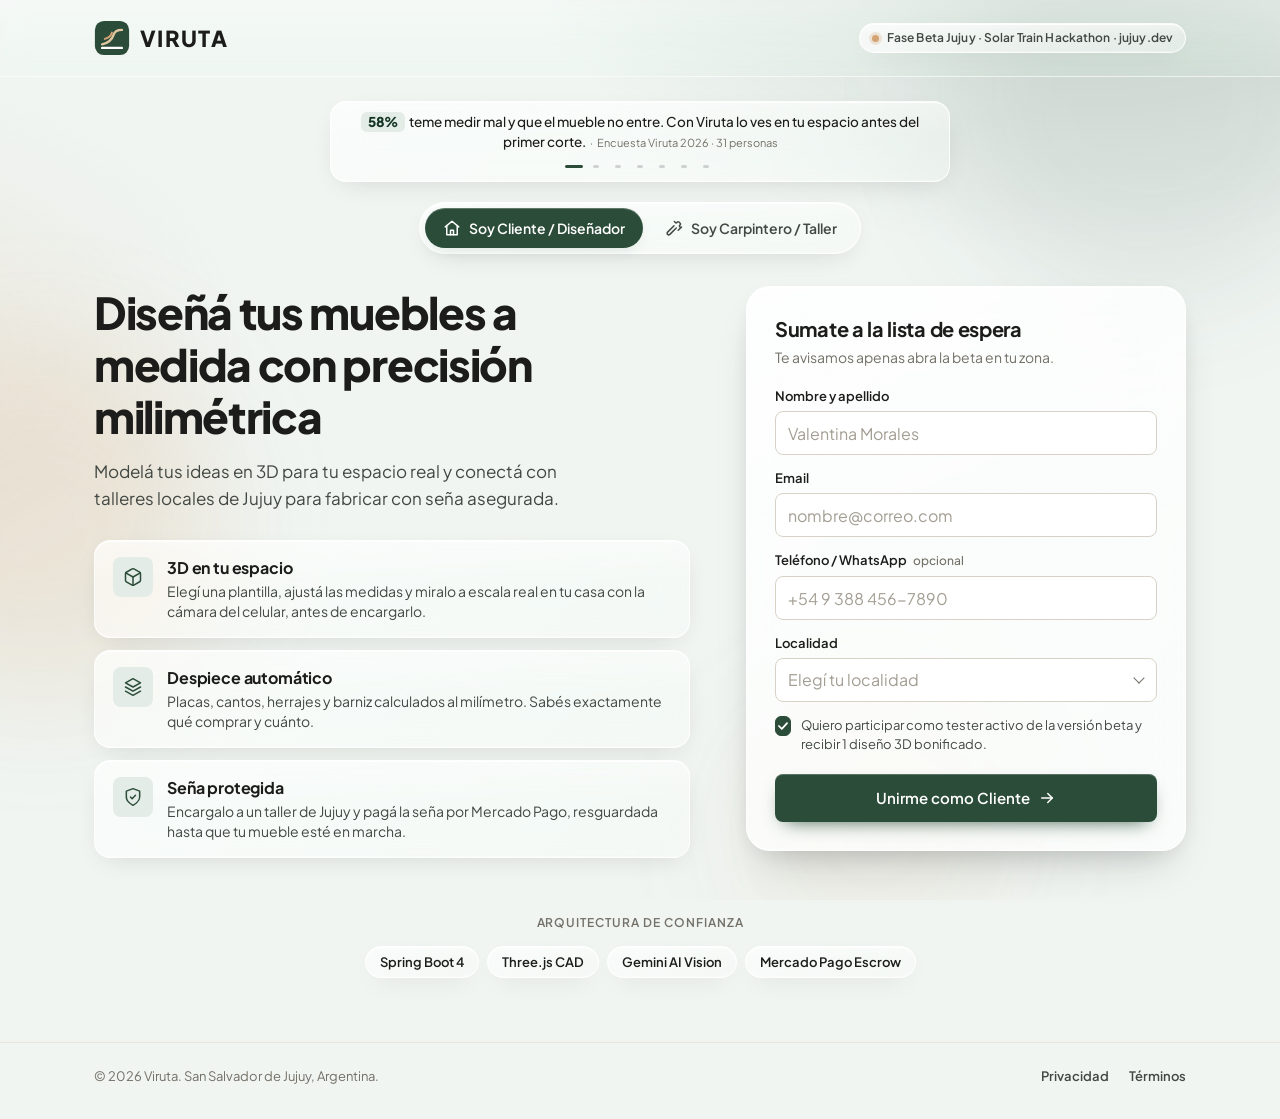
==== commit 4e9aa01a: "Carrusel de encuesta, beneficios parametrizables y mejoras mobile" ====
--- a/index.html
+++ b/index.html
@@ -24,7 +24,7 @@
   <script defer src="/_vercel/speed-insights/script.js"></script>
 </head>
 <body data-role="client">
-  <div class="ambient" aria-hidden="true"></div>
+  <div class="ambient" aria-hidden="true"><span class="blob blob-1"></span><span class="blob blob-2"></span><span class="blob blob-3"></span></div>
 
   <!-- Header -->
   <header class="site-header">
@@ -36,11 +36,11 @@
           <path d="M9 31h22" class="mark-plank" />
           <path d="M12 21c4-1 7-3 8-7" class="mark-curl mark-curl-2" />
         </svg>
-        <span class="brand-name">Viruta</span>
+        <span class="brand-name">VIRUTA</span>
       </a>
-      <span class="phase-badge">
+      <span class="phase-badge glass">
         <span class="dot" aria-hidden="true"></span>
-        Fase Beta Jujuy · Solar Train Hackathon · jujuy.dev
+        <span>Fase Beta Jujuy<span class="hide-sm"> · Solar Train Hackathon</span> · jujuy.dev</span>
       </span>
     </div>
   </header>
@@ -48,9 +48,13 @@
   <main>
     <!-- Hero -->
     <section class="hero container">
-      <p class="eyebrow">Infraestructura digital y modelado paramétrico para conectar artesanos de la madera con diseños contemporáneos a medida</p>
-
-      <div class="role-toggle" role="tablist" aria-label="Elegí tu perfil">
+      <!-- Subtitulo animado con datos de la encuesta (config.js -> encuesta) -->
+      <div class="ticker glass" id="survey" role="region" aria-roledescription="carrusel" aria-label="Lo que nos dijo Jujuy en la encuesta">
+        <div class="ticker-track" id="survey-track" aria-live="off"></div>
+        <div class="ticker-dots" id="survey-dots" role="tablist" aria-label="Elegí un dato"></div>
+      </div>
+
+      <div class="role-toggle glass" role="tablist" aria-label="Elegí tu perfil">
         <button type="button" role="tab" id="tab-client" class="role-btn" data-role-btn="client" aria-selected="true" aria-controls="panel">
           <svg viewBox="0 0 24 24" aria-hidden="true"><path d="M3 10.5 12 3l9 7.5"/><path d="M5 9.5V21h14V9.5"/><path d="M10 21v-6h4v6"/></svg>
           Soy Cliente / Diseñador
@@ -79,15 +83,15 @@
         <div class="hero-benefits">
           <div data-show="client">
             <ul class="benefits" data-benefits="cliente">
-              <li class="benefit">
+              <li class="benefit glass">
                 <span class="benefit-icon"><svg viewBox="0 0 24 24" aria-hidden="true"><path d="M21 16V8a2 2 0 0 0-1-1.73l-7-4a2 2 0 0 0-2 0l-7 4A2 2 0 0 0 3 8v8a2 2 0 0 0 1 1.73l7 4a2 2 0 0 0 2 0l7-4A2 2 0 0 0 21 16z"/><path d="M3.3 7 12 12l8.7-5"/><path d="M12 22V12"/></svg></span>
                 <div><h3>A definir</h3><p>A definir</p></div>
               </li>
-              <li class="benefit">
+              <li class="benefit glass">
                 <span class="benefit-icon"><svg viewBox="0 0 24 24" aria-hidden="true"><path d="m12 2 9 5-9 5-9-5 9-5z"/><path d="m3 12 9 5 9-5"/><path d="m3 17 9 5 9-5"/></svg></span>
                 <div><h3>A definir</h3><p>A definir</p></div>
               </li>
-              <li class="benefit">
+              <li class="benefit glass">
                 <span class="benefit-icon"><svg viewBox="0 0 24 24" aria-hidden="true"><path d="M12 22s8-4 8-10V5l-8-3-8 3v7c0 6 8 10 8 10z"/><path d="m9 12 2 2 4-4"/></svg></span>
                 <div><h3>A definir</h3><p>A definir</p></div>
               </li>
@@ -95,15 +99,15 @@
           </div>
           <div data-show="workshop" hidden>
             <ul class="benefits" data-benefits="taller">
-              <li class="benefit">
+              <li class="benefit glass">
                 <span class="benefit-icon"><svg viewBox="0 0 24 24" aria-hidden="true"><path d="M21.3 15.3a2.4 2.4 0 0 1 0 3.4l-2.6 2.6a2.4 2.4 0 0 1-3.4 0L2.7 8.7a2.41 2.41 0 0 1 0-3.4l2.6-2.6a2.41 2.41 0 0 1 3.4 0Z"/><path d="m14.5 12.5 2-2"/><path d="m11.5 9.5 2-2"/><path d="m8.5 6.5 2-2"/><path d="m17.5 15.5 2-2"/></svg></span>
                 <div><h3>A definir</h3><p>A definir</p></div>
               </li>
-              <li class="benefit">
+              <li class="benefit glass">
                 <span class="benefit-icon"><svg viewBox="0 0 24 24" aria-hidden="true"><circle cx="12" cy="12" r="10"/><path d="M12 6v6l4 2"/></svg></span>
                 <div><h3>A definir</h3><p>A definir</p></div>
               </li>
-              <li class="benefit">
+              <li class="benefit glass">
                 <span class="benefit-icon"><svg viewBox="0 0 24 24" aria-hidden="true"><rect x="2" y="5" width="20" height="14" rx="2"/><path d="M2 10h20"/><path d="m15 15 1.5 1.5L19 14"/></svg></span>
                 <div><h3>A definir</h3><p>A definir</p></div>
               </li>
@@ -116,7 +120,7 @@
         </div>
 
         <!-- Formularios -->
-        <div class="form-card">
+        <div class="form-card glass glass-strong">
           <!-- Formulario A: Cliente -->
           <form id="form-client" data-show="client" novalidate>
             <h2>Sumate a la lista de espera</h2>
@@ -232,30 +236,14 @@
       </div>
     </section>
 
-    <!-- Datos de la encuesta (carrusel). Los datos salen de config.js -->
-    <section class="container section" aria-roledescription="carrusel" aria-label="Datos de nuestra encuesta">
-      <div class="survey" id="survey">
-        <div class="survey-track" id="survey-track" aria-live="polite"></div>
-        <div class="survey-controls">
-          <button type="button" class="survey-arrow" id="survey-prev" aria-label="Dato anterior">
-            <svg viewBox="0 0 24 24" aria-hidden="true"><path d="m15 6-6 6 6 6"/></svg>
-          </button>
-          <div class="survey-dots" id="survey-dots" role="tablist" aria-label="Elegí un dato"></div>
-          <button type="button" class="survey-arrow" id="survey-next" aria-label="Dato siguiente">
-            <svg viewBox="0 0 24 24" aria-hidden="true"><path d="m9 6 6 6-6 6"/></svg>
-          </button>
-        </div>
-      </div>
-    </section>
-
     <!-- Stack -->
     <section class="container section stack">
       <h2 class="section-label">Arquitectura de confianza</h2>
       <ul class="stack-pills">
-        <li class="pill">Spring Boot 3</li>
-        <li class="pill">Three.js CAD</li>
-        <li class="pill">Gemini AI Vision</li>
-        <li class="pill">Mercado Pago Escrow</li>
+        <li class="pill glass">Spring Boot 4</li>
+        <li class="pill glass">Three.js CAD</li>
+        <li class="pill glass">Gemini AI Vision</li>
+        <li class="pill glass">Mercado Pago Escrow</li>
       </ul>
     </section>
   </main>
--- a/styles.css
+++ b/styles.css
@@ -66,7 +66,7 @@
 a { color: inherit; }
 
 .ambient {
-  position: fixed; inset: 0; z-index: -1; pointer-events: none;
+  position: fixed; inset: 0; z-index: -1; pointer-events: none; overflow: hidden;
   background:
     radial-gradient(60rem 36rem at 85% -10%, var(--ambient-glow), transparent 60%),
     radial-gradient(40rem 30rem at -10% 40%, var(--ambient-glow-2), transparent 60%);
@@ -265,46 +265,6 @@
 .section { padding-top: 32px; padding-bottom: 32px; }
 @media (min-width: 768px) { .section { padding-top: 40px; padding-bottom: 40px; } }
 
-/* Carrusel de datos de la encuesta */
-.survey {
-  position: relative; overflow: hidden;
-  background: var(--accent); color: #fff; border-radius: var(--radius-lg);
-  padding: 20px 20px 14px; transition: background-color .4s var(--ease);
-  max-width: 880px; margin: 0 auto;
-}
-.survey::after {
-  content: ""; position: absolute; right: -50px; top: -50px; width: 160px; height: 160px; border-radius: 50%;
-  border: 18px solid rgba(226, 200, 162, .12); pointer-events: none;
-}
-.survey-track { position: relative; z-index: 1; touch-action: pan-y; }
-.survey-slide { display: grid; grid-template-columns: auto 1fr; gap: 16px; align-items: center; min-height: 96px; }
-.survey-stat { font-size: 40px; line-height: 1; font-weight: 800; letter-spacing: -0.04em; color: var(--wood-light); min-width: 2.6em; }
-.survey-text { font-size: 15px; line-height: 22px; font-weight: 600; }
-.survey-source { margin-top: 6px; font-size: 12px; line-height: 16px; color: rgba(255,255,255,.72); }
-.survey-controls { position: relative; z-index: 1; display: flex; align-items: center; justify-content: center; gap: 10px; margin-top: 10px; }
-.survey-arrow {
-  display: grid; place-items: center; width: 36px; height: 36px; border-radius: 50%; cursor: pointer;
-  background: rgba(255,255,255,.1); border: 1px solid rgba(255,255,255,.2); color: #fff;
-  transition: background-color .2s;
-}
-.survey-arrow:hover { background: rgba(255,255,255,.2); }
-.survey-arrow:focus-visible, .survey-dot:focus-visible { outline: 2px solid var(--wood-light); outline-offset: 2px; }
-.survey-arrow svg { width: 18px; height: 18px; fill: none; stroke: currentColor; stroke-width: 2.2; stroke-linecap: round; stroke-linejoin: round; }
-.survey-dots { display: flex; gap: 2px; }
-.survey-dot { width: 22px; height: 28px; padding: 0; border: 0; background: transparent; cursor: pointer; display: grid; place-items: center; }
-.survey-dot::before { content: ""; width: 7px; height: 7px; border-radius: 9999px; background: rgba(255,255,255,.35); transition: width .25s var(--ease), background-color .25s; }
-.survey-dot[aria-selected="true"]::before { width: 18px; background: var(--wood-light); }
-@media (min-width: 768px) {
-  .survey { padding: 22px 28px 14px; }
-  .survey-slide { gap: 24px; min-height: 84px; }
-  .survey-stat { font-size: 48px; }
-  .survey-text { font-size: 17px; line-height: 25px; }
-}
-@media (max-width: 420px) {
-  .survey-slide { grid-template-columns: 1fr; gap: 6px; min-height: 150px; align-content: start; }
-  .survey-stat { font-size: 36px; }
-}
-
 .pill {
   display: inline-flex; align-items: center; padding: 6px 14px; border-radius: 9999px;
   font-size: 13px; font-weight: 600; line-height: 18px;
@@ -340,9 +300,12 @@
 
 /* ---------- Ajustes para celulares ---------- */
 @media (max-width: 767px) {
-  .site-header { padding: 14px 0; }
-  .header-inner { justify-content: center; flex-direction: column; gap: 10px; }
-  .phase-badge { font-size: 11px; padding: 5px 10px; text-align: center; }
+  .site-header { padding: 10px 0; }
+  .header-inner { justify-content: space-between; flex-wrap: nowrap; gap: 10px; }
+  .brand-mark { width: 30px; height: 30px; }
+  .brand-name { font-size: 18px; }
+  .phase-badge { font-size: 10.5px; line-height: 14px; padding: 5px 10px; text-align: left; }
+  .phase-badge .dot { display: none; }
   .hero { padding-top: 12px; }
   .eyebrow { font-size: 13px; line-height: 19px; margin-bottom: 16px; }
   .role-toggle { margin-bottom: 24px; }
@@ -359,3 +322,101 @@
   .segmented span { min-height: 38px; }
   .role-btn { font-size: 12px; padding: 10px 6px; }
 }
+
+/* ---------- Liquid glass ---------- */
+:root {
+  --glass-bg: linear-gradient(135deg, rgba(255,255,255,.62) 0%, rgba(255,255,255,.34) 100%);
+  --glass-bg-strong: linear-gradient(135deg, rgba(255,255,255,.86) 0%, rgba(255,255,255,.66) 100%);
+  --glass-border: rgba(255,255,255,.75);
+  --glass-shadow: inset 0 1px 0 rgba(255,255,255,.9), inset 0 -1px 0 rgba(255,255,255,.25), 0 8px 28px -12px rgba(28,28,26,.18);
+}
+.glass {
+  background: var(--glass-bg);
+  border: 1px solid var(--glass-border);
+  box-shadow: var(--glass-shadow);
+  -webkit-backdrop-filter: blur(18px) saturate(170%);
+  backdrop-filter: blur(18px) saturate(170%);
+  position: relative;
+}
+.glass-strong { background: var(--glass-bg-strong); }
+/* brillo superior, como el borde de un vidrio */
+.glass::before {
+  content: ""; position: absolute; inset: 0; border-radius: inherit; pointer-events: none;
+  background: linear-gradient(180deg, rgba(255,255,255,.55) 0%, rgba(255,255,255,0) 42%);
+  opacity: .55;
+}
+.glass > * { position: relative; }
+.benefit.glass:hover { border-color: rgba(255,255,255,.95); box-shadow: inset 0 1px 0 #fff, 0 14px 32px -14px rgba(28,28,26,.22); }
+.form-card.glass { box-shadow: var(--glass-shadow), 0 24px 48px -20px rgba(28,28,26,.22); }
+.role-toggle.glass { padding: 5px; }
+.role-btn[aria-selected="true"] { box-shadow: inset 0 1px 0 rgba(255,255,255,.25), 0 6px 16px -6px var(--ambient-glow); }
+.btn-primary { box-shadow: inset 0 1px 0 rgba(255,255,255,.22), 0 8px 20px -10px var(--accent); }
+@supports not ((backdrop-filter: blur(1px)) or (-webkit-backdrop-filter: blur(1px))) {
+  .glass { background: rgba(255,255,255,.92); }
+}
+
+/* Manchas de color de fondo para que el vidrio refracte algo */
+.blob { position: absolute; border-radius: 50%; filter: blur(60px); opacity: .55; transition: background-color .6s var(--ease); }
+.blob-1 { width: 420px; height: 420px; top: -120px; right: -80px; background: var(--ambient-glow); animation: drift 22s ease-in-out infinite alternate; }
+.blob-2 { width: 360px; height: 360px; top: 38%; left: -140px; background: rgba(212,163,115,.35); animation: drift 26s ease-in-out infinite alternate-reverse; }
+.blob-3 { width: 300px; height: 300px; bottom: -80px; right: 20%; background: var(--ambient-glow-2); animation: drift 30s ease-in-out infinite alternate; }
+@keyframes drift { from { transform: translate(0,0) scale(1); } to { transform: translate(40px, 30px) scale(1.08); } }
+
+/* Header pegajoso con vidrio */
+.site-header {
+  position: sticky; top: 0; z-index: 20;
+  -webkit-backdrop-filter: blur(14px) saturate(160%); backdrop-filter: blur(14px) saturate(160%);
+  background: linear-gradient(180deg, rgba(255,255,255,.35), rgba(255,255,255,.08));
+  border-bottom: 1px solid rgba(255,255,255,.45);
+}
+.brand-name { letter-spacing: 0.06em; font-weight: 800; }
+.form-card.glass { position: relative; top: auto; }
+@media (min-width: 960px) { .form-card.glass { position: sticky; top: 88px; } }
+.benefit-icon { flex-shrink: 0; }
+@media (max-width: 520px) { .hide-sm { display: none; } }
+
+/* ---------- Subtitulo animado (datos de la encuesta) ---------- */
+.ticker {
+  max-width: 620px; margin: 0 auto 20px; padding: 10px 18px 8px;
+  border-radius: var(--radius-lg); text-align: center;
+}
+.ticker-track { display: grid; touch-action: pan-y; }
+.ticker-slide {
+  grid-area: 1 / 1; margin: 0; align-self: center;
+  font-size: 13.5px; line-height: 20px; color: var(--ink-muted);
+  opacity: 0; transform: translateY(6px); filter: blur(2px); visibility: hidden;
+  transition: opacity .55s var(--ease), transform .55s var(--ease), filter .55s var(--ease), visibility 0s linear .55s;
+}
+.ticker-slide.is-active {
+  opacity: 1; transform: none; filter: none; visibility: visible;
+  transition: opacity .55s var(--ease) .1s, transform .55s var(--ease) .1s, filter .55s var(--ease) .1s, visibility 0s;
+}
+.ticker-stat {
+  display: inline-block; font-weight: 800; letter-spacing: -0.02em; color: var(--accent-ink);
+  background: var(--accent-soft); padding: 0 7px; border-radius: 6px; margin-right: 2px;
+  transition: background-color .4s var(--ease), color .4s var(--ease);
+}
+.ticker-text { color: var(--ink); font-weight: 500; }
+.ticker-src { display: inline-block; font-size: 11px; color: var(--ink-soft); white-space: nowrap; margin-left: 2px; }
+.ticker-src::before { content: "·"; margin-right: 4px; }
+.ticker-dots { display: flex; justify-content: center; gap: 4px; margin-top: 6px; }
+.ticker-dot { width: 18px; height: 14px; padding: 0; border: 0; background: transparent; cursor: pointer; display: grid; place-items: center; }
+.ticker-dot span { display: block; width: 6px; height: 3px; border-radius: 3px; background: rgba(28,28,26,.18); overflow: hidden; position: relative; transition: width .3s var(--ease); }
+.ticker-dot.is-active span { width: 18px; }
+.ticker-dot.is-active span::after {
+  content: ""; position: absolute; inset: 0; background: var(--accent); transform-origin: left; transform: scaleX(0);
+  animation: tickerFill var(--ticker-ms, 5000ms) linear forwards;
+}
+.ticker.is-paused .ticker-dot.is-active span::after { animation-play-state: paused; }
+.ticker-dot:focus-visible { outline: 2px solid var(--accent); outline-offset: 1px; border-radius: 4px; }
+@keyframes tickerFill { to { transform: scaleX(1); } }
+@media (max-width: 767px) {
+  .ticker { margin-bottom: 16px; padding: 10px 14px 6px; }
+  .ticker-slide { font-size: 13px; line-height: 19px; }
+  .ticker-src { display: block; margin-top: 2px; }
+  .ticker-src::before { content: none; }
+}
+@media (prefers-reduced-motion: reduce) {
+  .ticker-dot.is-active span::after { animation: none; transform: scaleX(1); }
+  .blob { animation: none; }
+}
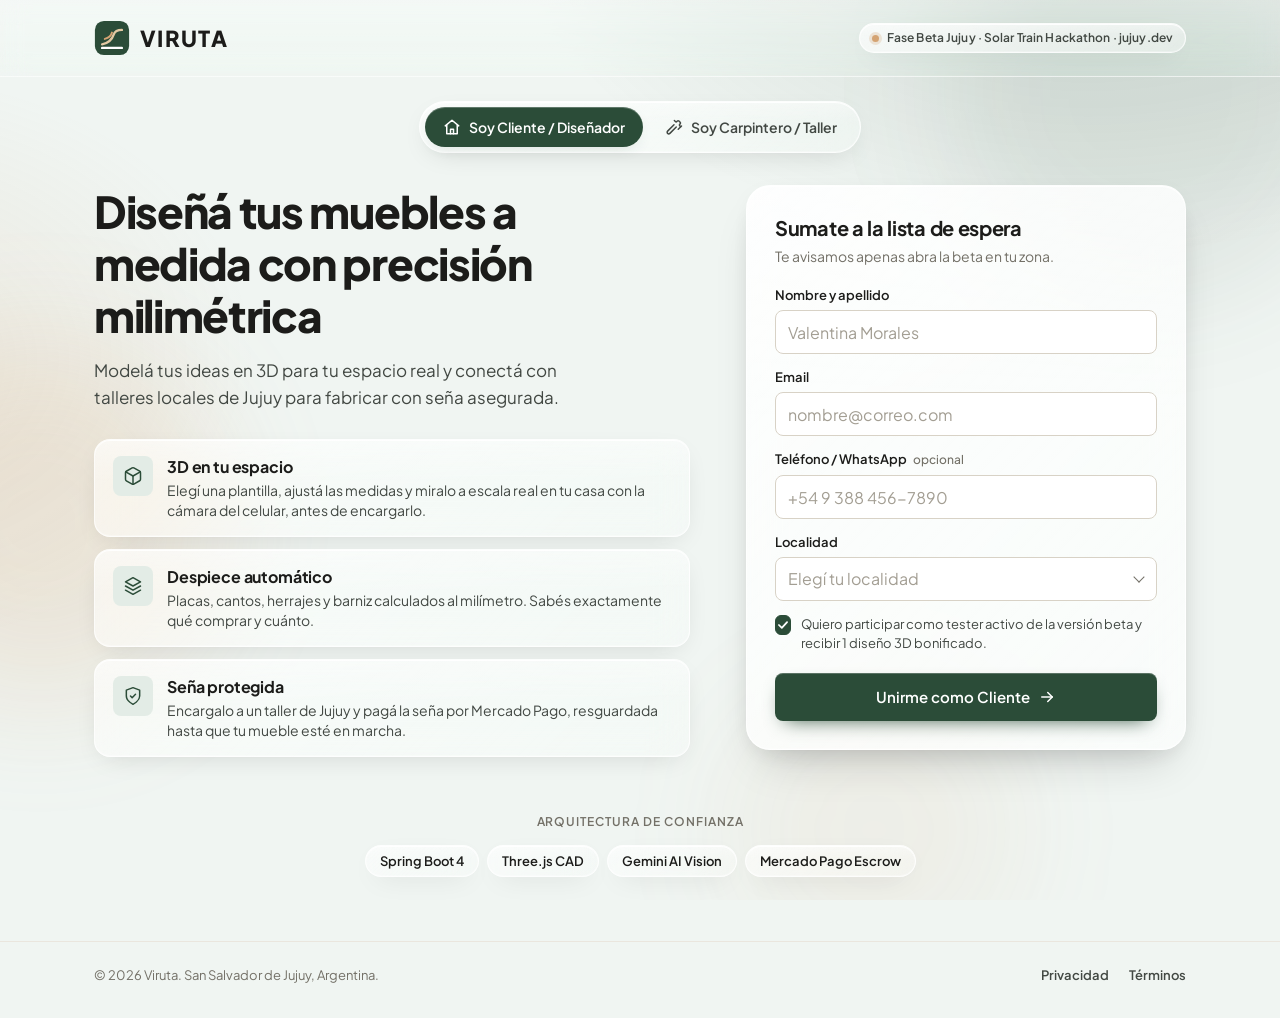
==== commit eef2a033: "Quitar subtitulo animado" ====
--- a/index.html
+++ b/index.html
@@ -48,11 +48,6 @@
   <main>
     <!-- Hero -->
     <section class="hero container">
-      <!-- Subtitulo animado con datos de la encuesta (config.js -> encuesta) -->
-      <div class="ticker glass" id="survey" role="region" aria-roledescription="carrusel" aria-label="Lo que nos dijo Jujuy en la encuesta">
-        <div class="ticker-track" id="survey-track" aria-live="off"></div>
-        <div class="ticker-dots" id="survey-dots" role="tablist" aria-label="Elegí un dato"></div>
-      </div>
 
       <div class="role-toggle glass" role="tablist" aria-label="Elegí tu perfil">
         <button type="button" role="tab" id="tab-client" class="role-btn" data-role-btn="client" aria-selected="true" aria-controls="panel">
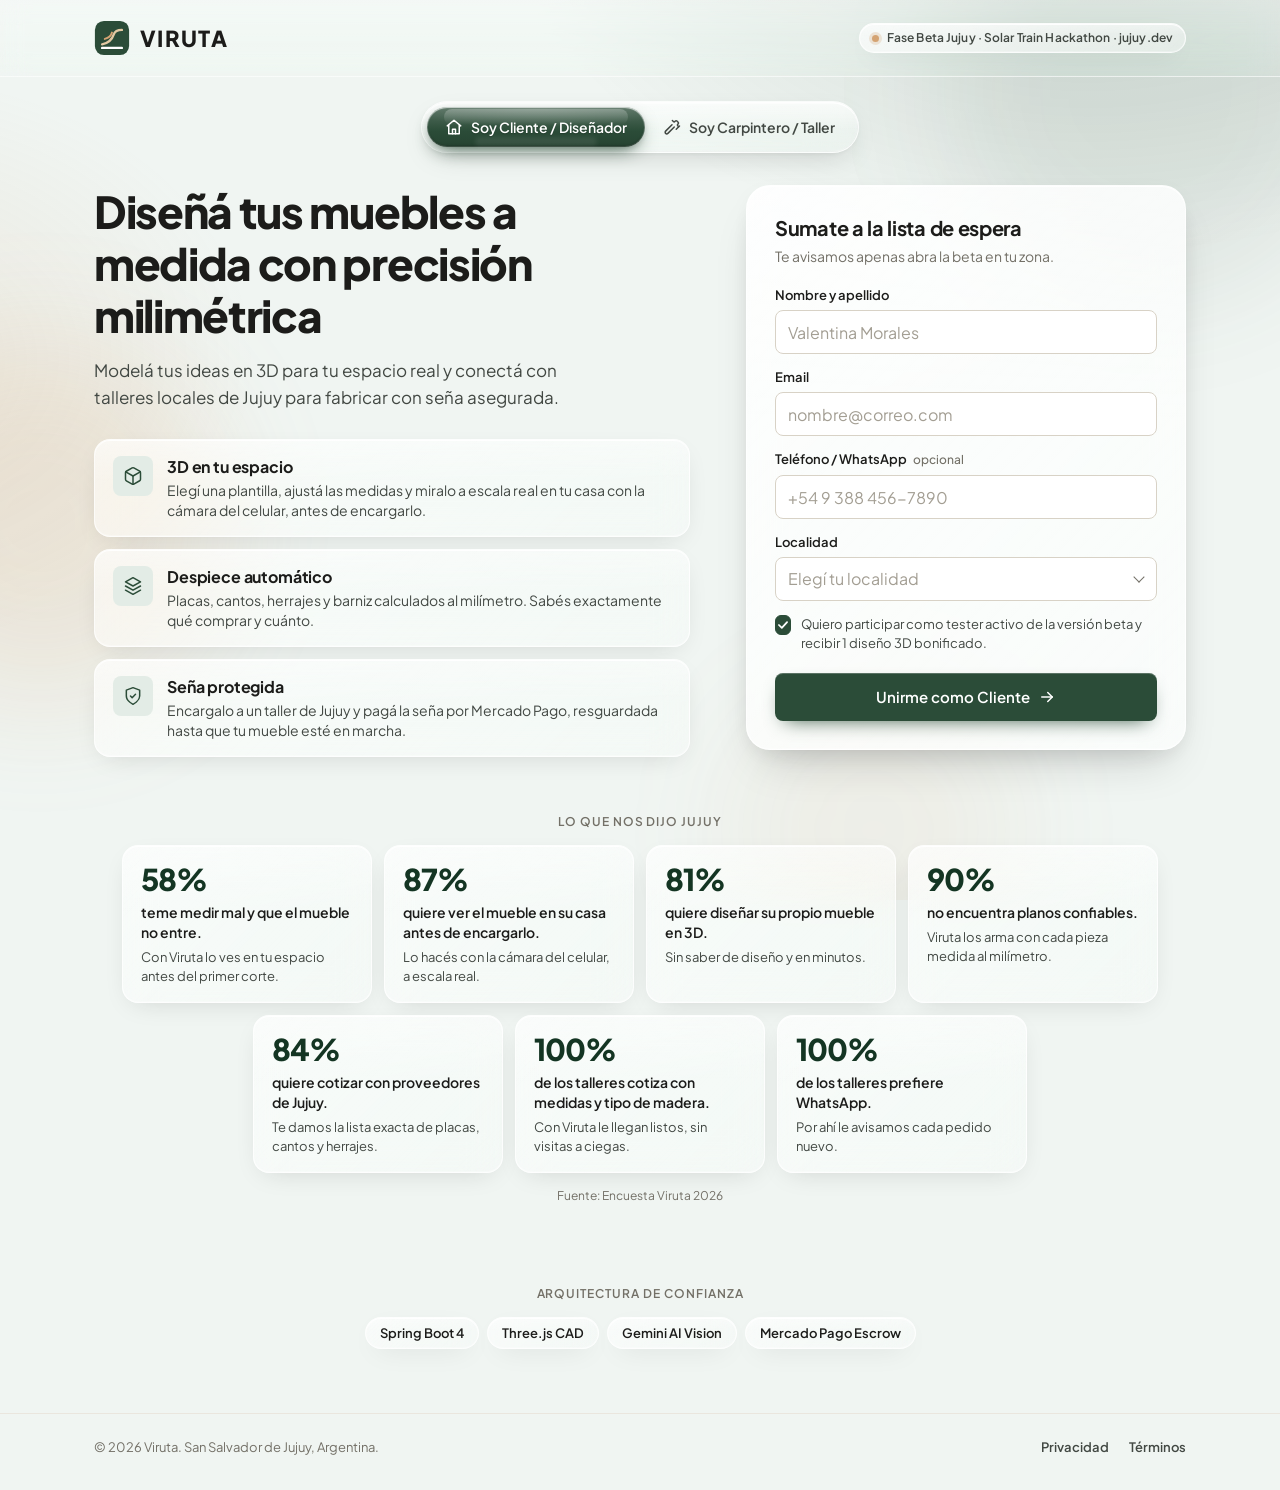
==== commit 9e74601a: "Selector liquid glass, tarjetas de encuesta y beneficio a definir" ====
--- a/index.html
+++ b/index.html
@@ -50,6 +50,7 @@
     <section class="hero container">
 
       <div class="role-toggle glass" role="tablist" aria-label="Elegí tu perfil">
+        <span class="role-thumb" aria-hidden="true"></span>
         <button type="button" role="tab" id="tab-client" class="role-btn" data-role-btn="client" aria-selected="true" aria-controls="panel">
           <svg viewBox="0 0 24 24" aria-hidden="true"><path d="M3 10.5 12 3l9 7.5"/><path d="M5 9.5V21h14V9.5"/><path d="M10 21v-6h4v6"/></svg>
           Soy Cliente / Diseñador
@@ -231,6 +232,13 @@
       </div>
     </section>
 
+    <!-- Datos de la encuesta (config.js -> encuesta) -->
+    <section class="container section survey-section" aria-labelledby="survey-title">
+      <h2 class="section-label" id="survey-title">Lo que nos dijo Jujuy</h2>
+      <ul class="survey-grid" id="survey-grid"></ul>
+      <p class="survey-note" id="survey-note"></p>
+    </section>
+
     <!-- Stack -->
     <section class="container section stack">
       <h2 class="section-label">Arquitectura de confianza</h2>
--- a/styles.css
+++ b/styles.css
@@ -420,3 +420,83 @@
   .ticker-dot.is-active span::after { animation: none; transform: scaleX(1); }
   .blob { animation: none; }
 }
+
+/* ---------- Selector de rol: liquid glass estilo iOS ---------- */
+.role-toggle.glass {
+  position: relative; isolation: isolate;
+  padding: 5px; gap: 0;
+  background: linear-gradient(180deg, rgba(255,255,255,.42) 0%, rgba(255,255,255,.18) 100%);
+  border: 1px solid rgba(255,255,255,.7);
+  -webkit-backdrop-filter: blur(24px) saturate(190%);
+  backdrop-filter: blur(24px) saturate(190%);
+  box-shadow:
+    inset 0 1.5px 0 rgba(255,255,255,.95),
+    inset 0 -1px 1px rgba(255,255,255,.35),
+    inset 0 0 0 .5px rgba(28,28,26,.06),
+    0 10px 30px -12px rgba(28,28,26,.22),
+    0 2px 6px -2px rgba(28,28,26,.08);
+}
+.role-toggle.glass::before { opacity: .8; background: linear-gradient(180deg, rgba(255,255,255,.7) 0%, rgba(255,255,255,0) 55%); }
+.role-toggle > .role-thumb {
+  position: absolute; top: 5px; bottom: 5px; left: 0; z-index: 0; width: 0;
+  border-radius: 9999px; pointer-events: none;
+  background:
+    radial-gradient(120% 90% at 50% 0%, rgba(255,255,255,.18) 0%, rgba(255,255,255,0) 55%),
+    linear-gradient(180deg, color-mix(in srgb, var(--accent) 80%, #fff 20%) 0%, var(--accent) 60%, color-mix(in srgb, var(--accent) 88%, #000 12%) 100%);
+  box-shadow:
+    inset 0 1px 1px rgba(255,255,255,.65),
+    inset 0 -1.5px 2px rgba(0,0,0,.22),
+    inset 0 0 0 1px rgba(255,255,255,.16),
+    0 8px 20px -8px var(--accent),
+    0 2px 5px rgba(28,28,26,.12);
+  transition:
+    transform .5s cubic-bezier(.34, 1.36, .48, 1),
+    width .5s cubic-bezier(.34, 1.36, .48, 1),
+    scale .25s var(--ease),
+    background .4s var(--ease), box-shadow .4s var(--ease);
+}
+/* brillo especular arriba y reflejo abajo, como una gota de vidrio */
+.role-toggle > .role-thumb::before {
+  content: ""; position: absolute; left: 8%; right: 8%; top: 1.5px; height: 42%;
+  border-radius: 9999px;
+  background: linear-gradient(180deg, rgba(255,255,255,.26), rgba(255,255,255,0));
+}
+.role-toggle > .role-thumb::after {
+  content: ""; position: absolute; left: 22%; right: 22%; bottom: 1px; height: 22%;
+  border-radius: 9999px; background: rgba(255,255,255,.08); filter: blur(2px);
+}
+.role-toggle.is-moving > .role-thumb { scale: 1.06 .9; }
+.role-toggle:active > .role-thumb { scale: 1.03 .95; }
+.role-toggle .role-btn { position: relative; z-index: 1; background: transparent !important; box-shadow: none !important; transition: color .35s var(--ease); }
+.role-toggle .role-btn[aria-selected="true"] { color: #fff; text-shadow: 0 1px 1px rgba(0,0,0,.18); }
+.role-toggle .role-btn[aria-selected="false"] { color: var(--ink-muted); }
+.role-toggle .role-btn[aria-selected="false"]:hover { color: var(--ink); }
+@supports not (color: color-mix(in srgb, red, blue)) {
+  .role-toggle > .role-thumb { background: var(--accent); }
+}
+
+/* ---------- Tarjetas con datos de la encuesta ---------- */
+.survey-section { text-align: center; }
+.survey-grid {
+  list-style: none; margin: 0 auto; padding: 0; max-width: 1040px;
+  display: flex; flex-wrap: wrap; justify-content: center; gap: 12px;
+}
+.survey-card {
+  flex: 1 1 220px; max-width: 250px; text-align: left;
+  border-radius: var(--radius-lg); padding: 16px 18px;
+  transition: transform .25s var(--ease), box-shadow .25s var(--ease);
+}
+.survey-card:hover { transform: translateY(-2px); }
+.survey-value { font-size: 30px; line-height: 34px; font-weight: 800; letter-spacing: -0.03em; color: var(--accent-ink); transition: color .4s var(--ease); }
+.survey-fact { margin-top: 6px; font-size: 14px; line-height: 20px; font-weight: 600; color: var(--ink); }
+.survey-answer { margin-top: 6px; font-size: 13px; line-height: 19px; color: var(--ink-muted); }
+.survey-note { margin-top: 14px; font-size: 12px; color: var(--ink-soft); }
+@media (max-width: 560px) {
+  .survey-grid { display: grid; grid-template-columns: 1fr 1fr; gap: 10px; }
+  .survey-card { max-width: none; padding: 14px; }
+  .survey-value { font-size: 26px; line-height: 30px; }
+  .survey-fact { font-size: 13px; line-height: 18px; }
+  .survey-answer { font-size: 12px; line-height: 17px; }
+  .survey-card:last-child:nth-child(odd) { grid-column: 1 / -1; }
+}
+@media (max-width: 340px) { .survey-grid { grid-template-columns: 1fr; } }
